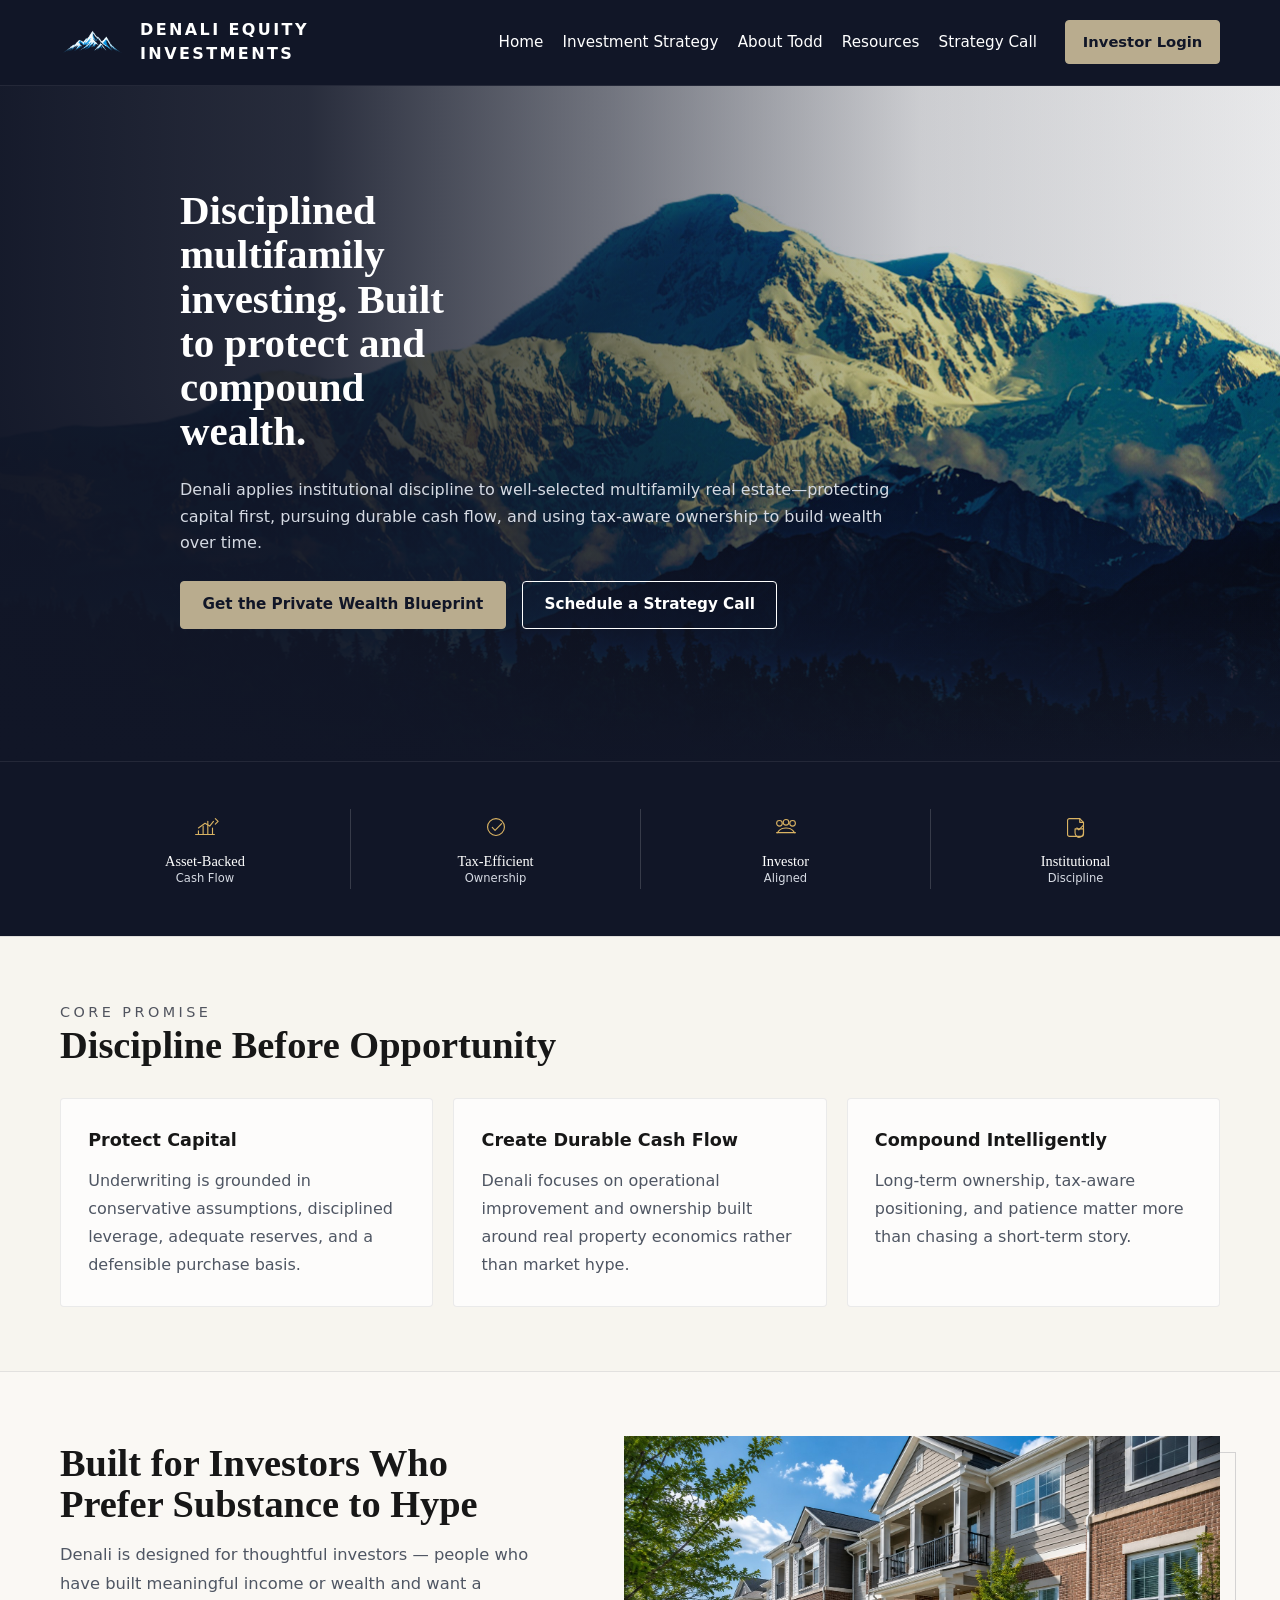
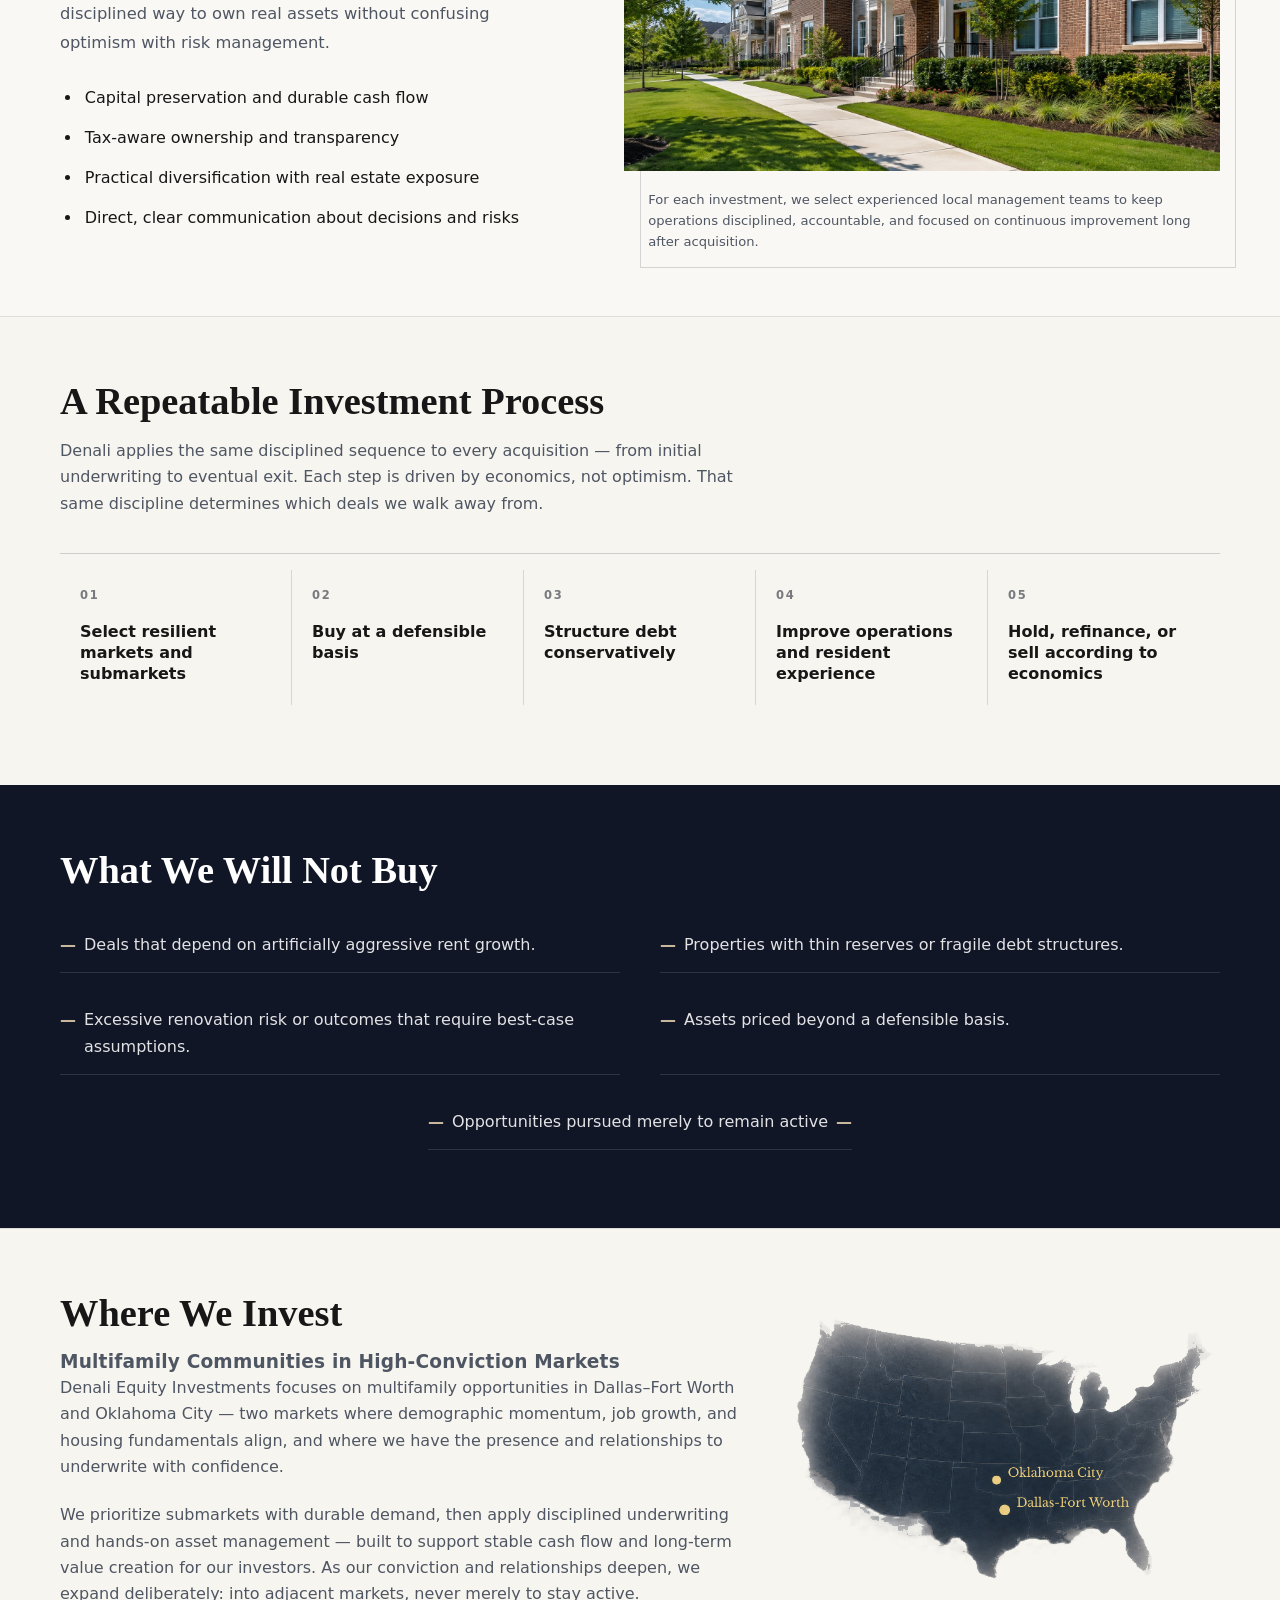
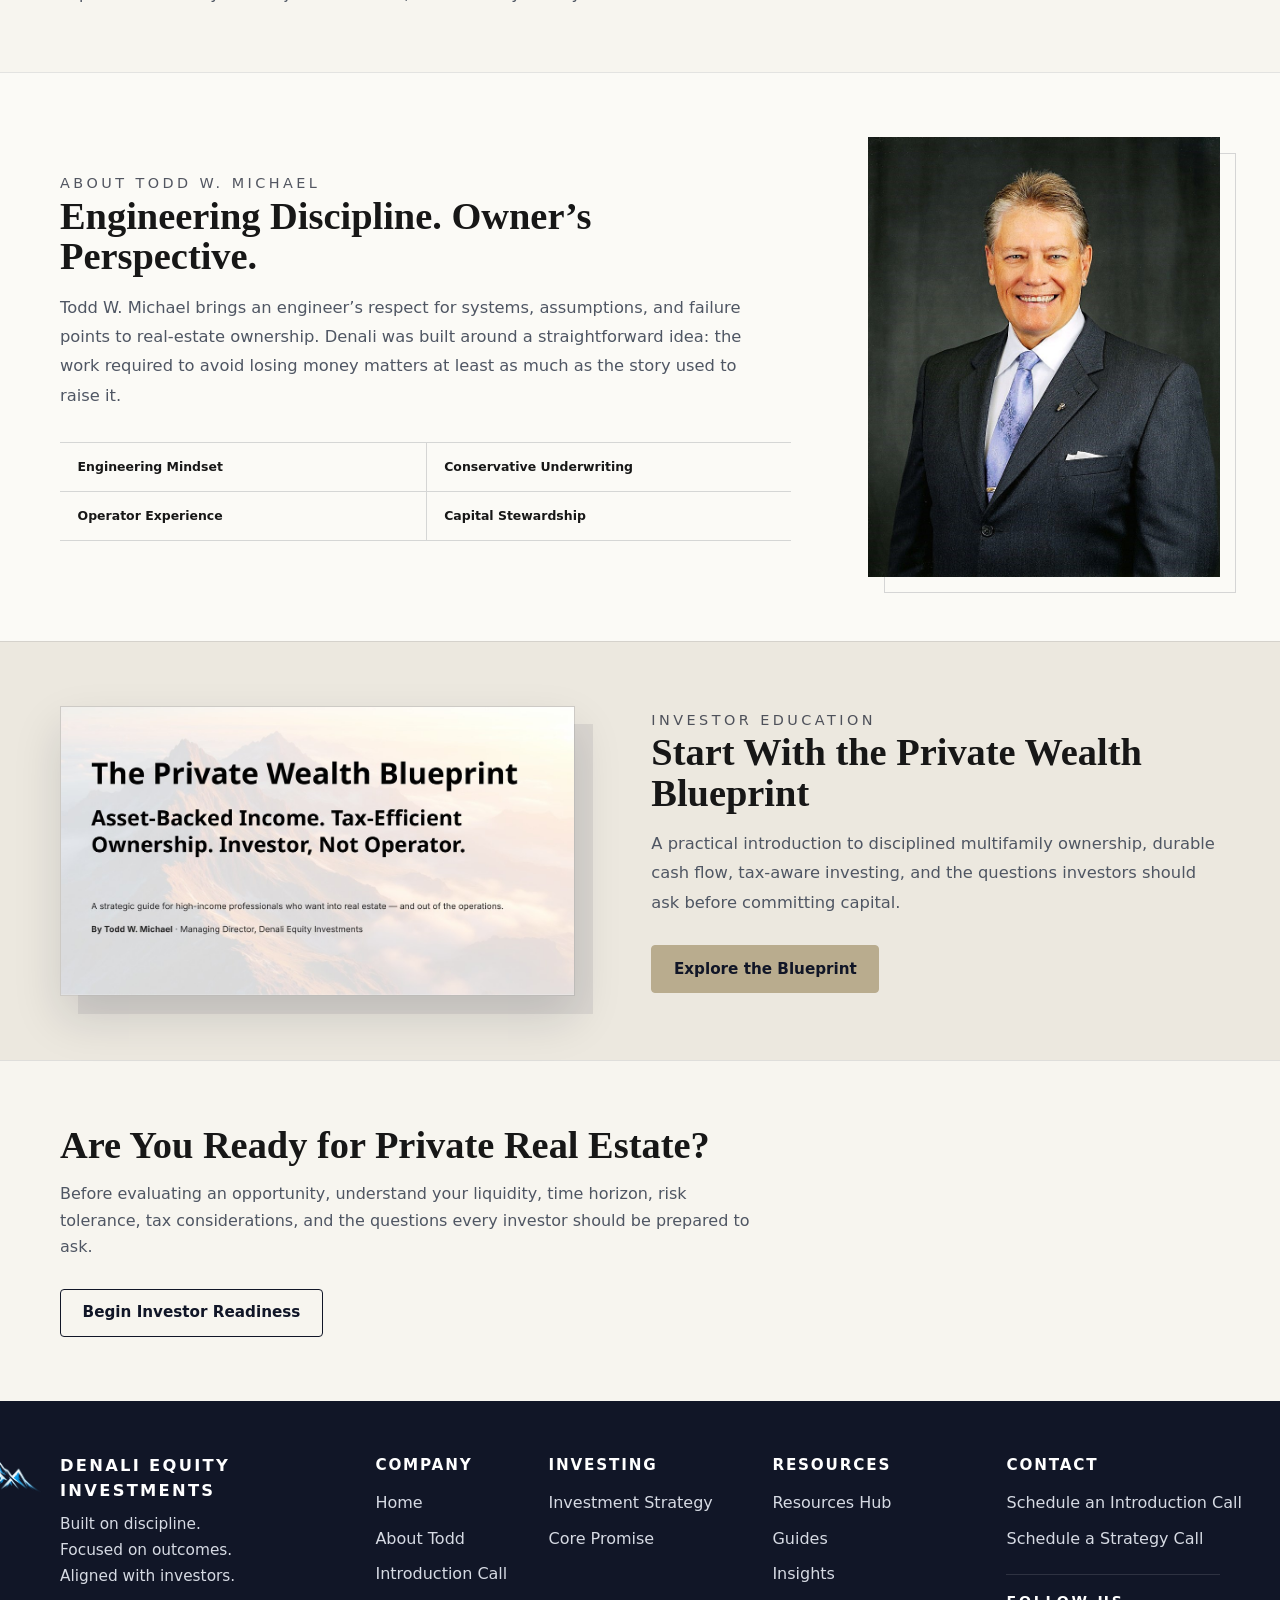
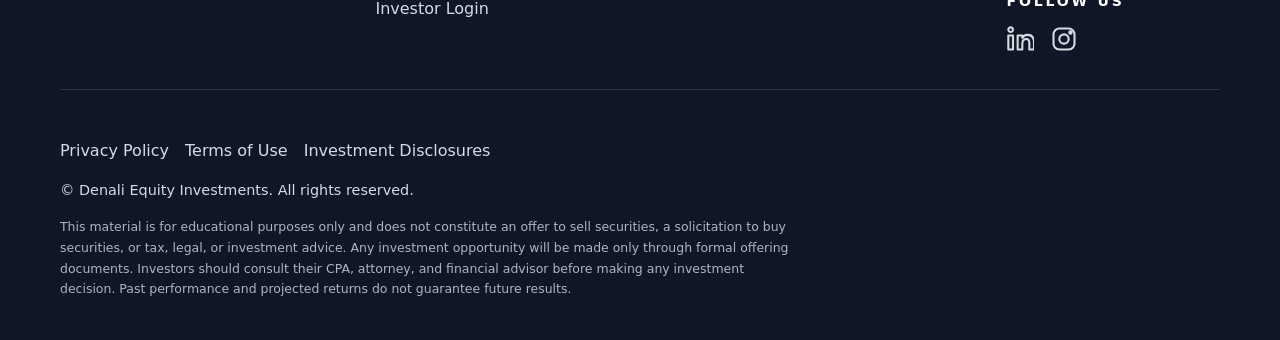
==== index.html @ 204af6e9 "Initial Denali Equity Investments public website" ====
<!DOCTYPE html>
<html lang="en">
<head>
  <meta charset="UTF-8">
  <meta name="viewport" content="width=device-width, initial-scale=1.0">
  <title>Denali Equity Investments</title>
  <meta name="description" content="Denali Equity Investments offers disciplined multifamily investing with an emphasis on capital protection, durable cash flow, and tax-aware ownership.">
  <link rel="stylesheet" href="assets/css/styles.css">
</head>
<body>
  <header class="site-header">
    <div class="container header-inner">
      <a class="brand" href="#top">
        <img class="brand-logo" src="assets/img/mountain-logo.png" alt="Denali Equity Investments logo">
        <span class="brand-name">Denali Equity Investments</span>
      </a>

      <button class="nav-toggle" type="button" aria-label="Open navigation" aria-expanded="false" onclick="toggleNav(this)">
  <span></span>
  <span></span>
  <span></span>
</button>

      <nav aria-label="Primary navigation">
        <ul class="nav-list">
          <li><a href="#top">Home</a></li>
          <li><a href="investment-strategy.html">Investment Strategy</a></li>
          <li><a href="about-todd.html">About Todd</a></li>
          <li><a href="resources.html">Resources</a></li>
          <li><a href="https://unlockmyprivatewealth.com/strategy-call/">Strategy Call</a></li>
        </ul>
      </nav>
      
   <a class="cta cta--utility" href="https://www.cashflowportal.com/accounts/login">Investor Login</a>
    </div>
  </header>

  <main id="top">
    <section class="hero">
      <div class="container hero-content">
               <h1>Disciplined multifamily investing. Built to protect and compound wealth.</h1>
        <p class="hero-copy">Denali applies institutional discipline to well-selected multifamily real estate—protecting capital first, pursuing durable cash flow, and using tax-aware ownership to build wealth over time.</p>
        <div class="hero-actions">
          <a class="cta cta--primary" href="https://unlockmyprivatewealth.com/?utm_source=denali_website&amp;utm_medium=owned_website&amp;utm_campaign=homepage_hero">Get the Private Wealth Blueprint</a>
          <a class="cta cta--secondary" href="https://unlockmyprivatewealth.com/strategy-call/">Schedule a Strategy Call</a>
        </div>
      </div>
    </section>

    <section class="brand-strip" aria-label="Brand reinforcement">
      <div class="container brand-strip-grid">
        <div class="brand-strip-item">
          <svg viewBox="0 0 64 64" aria-hidden="true">
            <path d="M12 48h40" />
            <path d="M18 48v-8" />
            <path d="M28 48v-18" />
            <path d="M38 48v-28" />
            <path d="M48 48v-14" />
            <path d="M18 34l14-10 10 6 8-10" />
            <path d="M54 14l6 6-6 6" />
          </svg>
          <div>
            <span class="brand-strip-title">Asset-Backed</span>
            <span class="brand-strip-copy">Cash Flow</span>
          </div>
        </div>
        <div class="brand-strip-item">
          <svg viewBox="0 0 64 64" aria-hidden="true">
            <circle cx="32" cy="32" r="18" />
            <path d="M24 33l6 6 14-14" />
          </svg>
          <div>
            <span class="brand-strip-title">Tax-Efficient</span>
            <span class="brand-strip-copy">Ownership</span>
          </div>
        </div>
        <div class="brand-strip-item">
          <svg viewBox="0 0 64 64" aria-hidden="true">
            <circle cx="18" cy="24" r="6" />
            <circle cx="32" cy="22" r="6" />
            <circle cx="46" cy="24" r="6" />
            <path d="M12 44h40" />
            <path d="M14 44c4-8 14-10 18-10s14 2 18 10" />
          </svg>
          <div>
            <span class="brand-strip-title">Investor</span>
            <span class="brand-strip-copy">Aligned</span>
          </div>
        </div>
        <div class="brand-strip-item">
          <svg viewBox="0 0 64 64" aria-hidden="true">
            <path d="M18 14h22l8 8v26a4 4 0 0 1-4 4H18a4 4 0 0 1-4-4V18a4 4 0 0 1 4-4Z" />
            <path d="M40 14v8h8" />
            <path d="M34 34l4 4 10-10" />
            <path d="M38 54c6 0 10-5 10-10v-8H30v8c0 5 4 10 8 10Z" />
          </svg>
          <div>
            <span class="brand-strip-title">Institutional</span>
            <span class="brand-strip-copy">Discipline</span>
          </div>
        </div>
      </div>
    </section>

    <section class="section">
      <div class="container">
        <p class="eyebrow">Core Promise</p>
        <h2>Discipline Before Opportunity</h2>
        <div class="feature-grid">
          <article class="feature-card">
            <h3>Protect Capital</h3>
            <p>Underwriting is grounded in conservative assumptions, disciplined leverage, adequate reserves, and a defensible purchase basis.</p>
          </article>
          <article class="feature-card">
            <h3>Create Durable Cash Flow</h3>
            <p>Denali focuses on operational improvement and ownership built around real property economics rather than market hype.</p>
          </article>
          <article class="feature-card">
            <h3>Compound Intelligently</h3>
            <p>Long-term ownership, tax-aware positioning, and patience matter more than chasing a short-term story.</p>
          </article>
        </div>
      </div>
    </section>

    <section class="section section--substance">
  <div class="container substance-grid">
    <div class="substance-copy">
            <h2>Built for Investors Who Prefer Substance to Hype</h2>
      <p>Denali is designed for thoughtful investors — people who have built meaningful income or wealth and want a disciplined way to own real assets without confusing optimism with risk management.</p>

      <ul class="simple-list substance-list">
        <li>Capital preservation and durable cash flow</li>
        <li>Tax-aware ownership and transparency</li>
        <li>Practical diversification with real estate exposure</li>
        <li>Direct, clear communication about decisions and risks</li>
      </ul>
    </div>

    <figure class="substance-visual">
      <img
        src="assets/img/multifamily-community-homepage.jpg"
        alt="Representative well-maintained garden-style multifamily community"
        loading="lazy"
        decoding="async"
      >
      <figcaption>For each investment, we select experienced local management teams to keep operations disciplined, accountable, and focused on continuous improvement long after acquisition.</figcaption>
    </figure>
  </div>
</section>

    <section id="strategy-process" class="section">
      <div class="container">
        <h2>A Repeatable Investment Process</h2>
        <p>Denali applies the same disciplined sequence to every acquisition — from initial underwriting to eventual exit. Each step is driven by economics, not optimism. That same discipline determines which deals we walk away from.</p>
        <ol class="process-list">
          <li><strong>Select resilient markets and submarkets</strong></li>
          <li><strong>Buy at a defensible basis</strong></li>
          <li><strong>Structure debt conservatively</strong></li>
          <li><strong>Improve operations and resident experience</strong></li>
          <li><strong>Hold, refinance, or sell according to economics</strong></li>
        </ol>
      </div>
    </section>

    
   <section class="section section--exclusions">
      <div class="container">
        <h2>What We Will Not Buy</h2>
        <ul class="details-list">
          <li>Deals that depend on artificially aggressive rent growth.</li>
          <li>Properties with thin reserves or fragile debt structures.</li>
          <li>Excessive renovation risk or outcomes that require best-case assumptions.</li>
          <li>Assets priced beyond a defensible basis.</li>
          <li>Opportunities pursued merely to remain active</li>
        </ul>
      </div>
    </section>

    <section class="section section--markets">
  <div class="container markets-grid">

    <div class="markets-copy">
      <h2>Where We Invest</h2>

      <p class="markets-subheading">
        Multifamily Communities in High-Conviction Markets
      </p>

      <p>
        Denali Equity Investments focuses on multifamily opportunities in <span class="nowrap">Dallas&ndash;Fort Worth</span> and Oklahoma City &mdash; two markets where demographic momentum, job growth, and housing fundamentals align, and where we have the presence and relationships to underwrite with confidence.
      </p>

      <p>
        We prioritize submarkets with durable demand, then apply disciplined underwriting and hands-on asset management &mdash; built to support stable cash flow and long-term value creation for our investors. As our conviction and relationships deepen, we expand deliberately: into adjacent markets, never merely to stay active.
      </p>
    </div>

    <figure class="markets-visual">
      <img
        src="assets/img/Denali-Investments-Targets.png"
        alt="Denali Equity Investments target investment markets"
      >
    </figure>

  </div>
</section>

   <section id="about" class="section section--about">
  <div class="container about-grid">
    <div class="about-copy">
      <p class="eyebrow">About Todd W. Michael</p>
      <h2>Engineering Discipline. Owner’s Perspective.</h2>
      <p>Todd W. Michael brings an engineer’s respect for systems, assumptions, and failure points to real-estate ownership. Denali was built around a straightforward idea: the work required to avoid losing money matters at least as much as the story used to raise it.</p>

      <div class="credibility-signals" aria-label="Todd W. Michael investment principles">
        <span>Engineering Mindset</span>
        <span>Conservative Underwriting</span>
        <span>Operator Experience</span>
        <span>Capital Stewardship</span>
      </div>
    </div>

    <div class="about-portrait">
      <img
        src="assets/img/todd-w-michael-homepage.jpg"
        alt="Todd W. Michael, Managing Director of Denali Equity Investments"
        loading="lazy"
        decoding="async"
      >
    </div>
  </div>
</section>

    <section id="resources" class="section section--blueprint">
  <div class="container blueprint-grid">
    <div class="blueprint-visual">
      <img
        src="assets/img/private-wealth-blueprint-cover.jpg"
        alt="The Private Wealth Blueprint by Denali Equity Investments"
        loading="lazy"
        decoding="async"
      >
    </div>

    <div class="blueprint-copy">
      <p class="eyebrow">Investor Education</p>
      <h2>Start With the Private Wealth Blueprint</h2>
      <p>A practical introduction to disciplined multifamily ownership, durable cash flow, tax-aware investing, and the questions investors should ask before committing capital.</p>
     <a class="cta cta--primary" href="https://unlockmyprivatewealth.com/?utm_source=denali_website&amp;utm_medium=owned_website&amp;utm_campaign=homepage_blueprint">Explore the Blueprint</a>
    </div>
  </div>
</section>

    <section id="readiness" class="section">
  <div class="container">
    <h2>Are You Ready for Private Real Estate?</h2>
    <p>Before evaluating an opportunity, understand your liquidity, time horizon, risk tolerance, tax considerations, and the questions every investor should be prepared to ask.</p>
    <a class="cta cta--secondary-light" href="https://unlockmyprivatewealth.com/readiness/?utm_source=denali_website&amp;utm_medium=owned_website&amp;utm_campaign=homepage_readiness">Begin Investor Readiness</a>
  </div>
</section>

  <footer class="site-footer" id="contact">
  <div class="container footer-inner">

    <div class="footer-grid">

      <div class="footer-brand">
        <img
          class="brand-logo"
          src="assets/img/mountain-logo.png"
          alt="Denali Equity Investments logo"
        >
        <div>
          <p class="footer-brand-name">Denali Equity Investments</p>
          <p class="footer-tagline">
            Built on discipline.<br>
            Focused on outcomes.<br>
            Aligned with investors.
          </p>
        </div>
      </div>

      <div class="footer-column">
        <h2>Company</h2>
        <ul>
          <li><a href="#top">Home</a></li>
          <li><a href="about-todd.html">About Todd</a></li>
          <li><a href="https://unlockmyprivatewealth.com/introduction-call/">Introduction Call</a></li>
          <li>
            <a
              href="https://www.cashflowportal.com/accounts/login"
              target="_blank"
              rel="noopener noreferrer"
            >Investor Login</a>
          </li>
        </ul>
      </div>

      <div class="footer-column">
        <h2>Investing</h2>
        <ul>
          <li><a href="investment-strategy.html">Investment Strategy</a></li>
          <li><a href="#top">Core Promise</a></li>
        </ul>
      </div>

      <div class="footer-column">
        <h2>Resources</h2>
        <ul>
          <li><a href="resources.html">Resources Hub</a></li>
          <li><a href="resources.html#guides">Guides</a></li>
          <li><a href="resources.html#insights">Insights</a></li>
        </ul>
      </div>

      <div class="footer-column footer-contact-column">
        <h2>Contact</h2>
        <ul>
          <li><a href="https://unlockmyprivatewealth.com/introduction-call/">Schedule an Introduction Call</a></li>
          <li><a href="https://unlockmyprivatewealth.com/strategy-call/">Schedule a Strategy Call</a></li>
        </ul>

        <div class="footer-contact-social">
          <div class="footer-contact-divider"></div>
          <p class="footer-social-label">Follow Us</p>

          <div class="footer-social-links">

            <a
              class="footer-social-link"
              href="https://www.linkedin.com/company/denali-equity-investments/"
              target="_blank"
              rel="noopener noreferrer"
              aria-label="Denali Equity Investments on LinkedIn"
            >
              <svg viewBox="0 0 24 24" aria-hidden="true">
                <circle cx="4" cy="4" r="2"></circle>
                <path d="M2 9h4v12H2z"></path>
                <path d="M10 9h4v2c1-1.5 2.5-2.5 4.5-2.5 3.3 0 5.5 2.2 5.5 6.5v6h-4v-5.5c0-2.2-.8-3.5-2.6-3.5-2.1 0-3.4 1.5-3.4 4v5h-4z"></path>
              </svg>
            </a>

            <a
              class="footer-social-link"
              href="https://www.instagram.com/denaliequities/"
              target="_blank"
              rel="noopener noreferrer"
              aria-label="Denali Equity Investments on Instagram"
            >
              <svg viewBox="0 0 24 24" aria-hidden="true">
                <rect x="3" y="3" width="18" height="18" rx="5"></rect>
                <circle cx="12" cy="12" r="4"></circle>
                <circle cx="17.5" cy="6.5" r="1"></circle>
              </svg>
            </a>

          </div>
        </div>
      </div>

    </div>

    <div class="footer-divider"></div>

    <div class="footer-bottom">

      <p class="legal-links">
        <a href="https://unlockmyprivatewealth.com/privacy.html">Privacy Policy</a>
        <a href="https://unlockmyprivatewealth.com/terms.html">Terms of Use</a>
        <a href="https://unlockmyprivatewealth.com/disclosures.html">Investment Disclosures</a>
      </p>

      <p class="footer-copyright">
        © Denali Equity Investments. All rights reserved.
      </p>

      <p class="legal footer-disclaimer">
        This material is for educational purposes only and does not constitute an offer to sell securities, a solicitation to buy securities, or tax, legal, or investment advice. Any investment opportunity will be made only through formal offering documents. Investors should consult their CPA, attorney, and financial advisor before making any investment decision. Past performance and projected returns do not guarantee future results.
      </p>

    </div>

  </div>
</footer>
 <script>
  function toggleNav(button) {
    const header = button.closest('.header-inner');
    const open = header.classList.toggle('is-open');

    button.setAttribute('aria-expanded', open);
    button.setAttribute('aria-label', open ? 'Close navigation' : 'Open navigation');
  }
</script> 
</body>
</html>
---- assets/css/styles.css ----
:root {
  --denali-blue: #111627;
  --denali-taupe: #C8B79A;
  --denali-light-taupe: #F7F5EF;
  --denali-white: #FFFFFF;
  --denali-text-dark: #171717;
  --denali-text-muted: #4F5663;
  --denali-gold: #DAB363;
  --color-navy-950: var(--denali-blue);
  --color-navy-900: var(--denali-blue);
  --color-navy-800: #222a3d;
  --color-ivory: var(--denali-light-taupe);
  --color-white: var(--denali-white);
  --color-stone: var(--denali-taupe);
  --color-slate: #aeb5c2;
  --color-text-dark: var(--denali-text-dark);
  --color-text-muted: var(--denali-text-muted);
  --color-border-light: rgba(255, 255, 255, 0.12);
  --radius: 4px;
  --max-width: min(1160px, calc(100% - 2rem));
}

* {
  box-sizing: border-box;
}

html {
  scroll-behavior: smooth;
}

body {
  margin: 0;
  min-height: 100%;
  font-family: Inter, system-ui, -apple-system, BlinkMacSystemFont, "Segoe UI", sans-serif;
  line-height: 1.65;
  font-size: 1rem;
  color: var(--denali-text-dark);
  background: var(--denali-light-taupe);
}

.container {
  width: var(--max-width);
  margin: 0 auto;
}

.site-header {
  background: var(--denali-blue);
  color: var(--denali-white);
  border-bottom: 1px solid rgba(255, 255, 255, 0.08);
}

.header-inner {
  display: flex;
  align-items: center;
  justify-content: space-between;
  gap: 1rem;
  padding: 1rem 0;
}

.brand {
  display: inline-flex;
  align-items: center;
  gap: 0.85rem;
  color: var(--denali-white);
  text-decoration: none;
}

.brand-logo {
  display: block;
  width: 48px;
  height: auto;
}

.brand-name {
  font-size: 0.95rem;
  font-weight: 700;
  letter-spacing: 0.12em;
  text-transform: uppercase;
}

.nav-list {
  display: flex;
  flex-wrap: nowrap;
  gap: 1rem;
  margin: 0;
  padding: 0;
  list-style: none;
}

.nav-list a {
  color: var(--denali-white);
  text-decoration: none;
  font-weight: 500;
}

button,
a.button,
.cta {
  font: inherit;
}

.cta {
  display: inline-flex;
  align-items: center;
  justify-content: center;
  min-height: 3rem;
  padding: 0 1.35rem;
  border-radius: var(--radius);
  border: 1px solid transparent;
  text-decoration: none;
  font-weight: 700;
  font-size: 0.95rem;
  line-height: 1;
  cursor: pointer;
  transition: background-color 180ms ease, color 180ms ease, border-color 180ms ease, opacity 180ms ease;
}

.cta:hover:not([disabled]) {
  transform: none;
}

.cta:focus-visible {
  outline: 2px solid var(--denali-gold);
  outline-offset: 3px;
}

.cta--primary {
  background: #B9AC8E;
  border-color: #B9AC8E;
  color: var(--denali-blue);
}

.cta--primary:hover:not([disabled]) {
  background-color: #a99970;
  border-color: #a99970;
  color: var(--denali-blue);
}

.cta--secondary {
  background: transparent;
  border-color: var(--denali-white);
  color: var(--denali-white);
}

.cta--secondary:hover:not([disabled]),
.cta-secondary-dark:hover:not([disabled]),
.cta-secondary-light:hover:not([disabled]) {
  background: #B9AC8E;
  border-color: #B9AC8E;
  color: var(--denali-blue);
}

.cta-secondary-light {
  background: transparent;
  border-color: var(--denali-blue);
  color: var(--denali-blue);
}

.cta--utility {
  min-height: 2.75rem;
  padding: 0 1.05rem;
  background: #B9AC8E;
  border-color: #B9AC8E;
  color: var(--denali-blue);
  font-size: 0.92rem;
}

.cta--utility:hover:not([disabled]) {
  background-color: #a99970;
  border-color: #a99970;
  color: var(--denali-blue);
}

.cta--primary[disabled],
.cta--utility[disabled],
.cta--primary[aria-disabled="true"],
.cta--utility[aria-disabled="true"] {
  opacity: 1 !important;
}

.button-disabled,
.cta[disabled],
.cta[aria-disabled="true"] {
  opacity: 0.68;
  cursor: not-allowed;
  pointer-events: none;
}

.hero {
  position: relative;
  padding: clamp(4rem, 8vw, 6.5rem) 0 clamp(4.5rem, 9vw, 5.5rem);
  min-height: 75vh;
  background: var(--denali-blue);
  color: var(--denali-white);
  overflow: hidden;
}

.hero::before {
  content: "";
  position: absolute;
  inset: 0;
  background-image:
    linear-gradient(
      90deg,
      rgba(17, 22, 39, 0.98) 0%,
      rgba(17, 22, 39, 0.90) 24%,
      rgba(17, 22, 39, 0.58) 48%,
      rgba(17, 22, 39, 0.20) 72%,
      rgba(17, 22, 39, 0.08) 100%
    ),
    linear-gradient(
      180deg,
      rgba(17, 22, 39, 0.02) 45%,
      rgba(17, 22, 39, 0.50) 78%,
      rgba(17, 22, 39, 1.00) 100%
    ),
   url("../img/denali-hero-final-optimized.jpg");
  background-size: cover;
  background-position: center;
  z-index: 0;
}

.hero-content {
  position: relative;
  z-index: 1;
  display: grid;
  gap: 1.5rem;
  max-width: 920px;
}

.eyebrow {
  margin: 0;
  font-size: 0.9rem;
  letter-spacing: 0.24em;
  text-transform: uppercase;
  color: #c4c9d1;
}

.hero h1 {
  margin: 0;
  font-family: Georgia, Cambria, "Times New Roman", serif;
  font-size: clamp(2.3rem, 3.2vw, 3rem);
  line-height: 1.08;
  max-width: 14ch;
}

.hero-copy {
  margin: 0;
  max-width: 720px;
  color: #d5dae3;
  font-size: 1rem;
}

.hero-actions {
  display: flex;
  flex-wrap: wrap;
  gap: 1rem;
}

.brand-strip {
  background: var(--denali-blue);
  border-top: 1px solid rgba(255, 255, 255, 0.08);
  color: var(--denali-white);
}

.brand-strip-grid {
  display: grid;
  grid-template-columns: repeat(4, minmax(0, 1fr));
  gap: 0;
  padding: 1.8rem 0;
}

.brand-strip-item {
  display: flex;
  flex-direction: column;
  align-items: center;
  justify-content: center;
  gap: 1rem;
  text-align: center;
  border-left: 1px solid rgba(255, 255, 255, 0.16);
  padding: 0 1.25rem;
}

.brand-strip-item:first-child {
  border-left: 0;
}

.brand-strip-item svg {
  width: 42px;
  height: 42px;
  stroke: var(--denali-gold);
  stroke-width: 2.4;
  stroke-linecap: round;
  stroke-linejoin: round;
  fill: none;
}

.brand-strip-title {
  display: block;
  font-family: Georgia, Cambria, "Times New Roman", serif;
  font-size: 1.15rem;
  line-height: 1.15;
  color: var(--denali-white);
}

.brand-strip-copy {
  display: block;
  font-family: Inter, system-ui, -apple-system, BlinkMacSystemFont, "Segoe UI", sans-serif;
  font-size: 0.98rem;
  line-height: 1.4;
  color: #d6dae3;
}

.section {
  padding: 4rem 0;
  background: var(--denali-light-taupe);
  border-top: 1px solid rgba(17, 22, 39, 0.10);
}

.section:first-of-type {
  border-top: 0;
}

.section h2 {
  margin: 0 0 1rem;
  font-family: Georgia, Cambria, "Times New Roman", serif;
  font-size: clamp(2rem, 3vw, 2.8rem);
  line-height: 1.05;
}

.section p,
.section li {
  margin: 0;
  max-width: 68ch;
  color: var(--denali-text-muted);
}

.feature-grid {
  display: grid;
  gap: 1.25rem;
  margin-top: 2rem;
}

.feature-card {
  padding: 1.7rem;
  background: rgba(255, 255, 255, 0.72);
  border: 1px solid rgba(17, 22, 39, 0.08);
  border-radius: var(--radius);
}

.feature-card h3 {
  margin: 0 0 0.75rem;
  font-size: 1.1rem;
  color: var(--denali-text-dark);
}

.feature-card p {
  margin: 0;
  color: var(--denali-text-muted);
  line-height: 1.75;
}

.simple-list,
.details-list,
.process-list {
  margin: 1.8rem 0 0;
  padding-left: 1.35rem;
}

.simple-list li,
.details-list li,
.process-list li {
  margin: 0.85rem 0;
  color: var(--denali-text-dark);
}

.process-list li {
  margin: 1rem 0;
}

.process-list strong {
  color: var(--denali-text-dark);
}

.site-footer {
  background: var(--denali-blue);
  color: #d6dae3;
}

.footer-inner {
  display: grid;
  gap: 1.25rem;
  padding: 2.5rem 0 2rem;
}

.footer-grid {
  display: grid;
  grid-template-columns: 1.6fr repeat(4, minmax(0, 1fr));
  gap: 1.4rem;
}

.footer-brand {
  display: flex;
  align-items: flex-start;
  gap: 0.9rem;
}

.footer-brand-name {
  margin: 0 0 0.5rem;
  color: var(--denali-white);
  font-size: 1rem;
  font-weight: 700;
  letter-spacing: 0.12em;
  text-transform: uppercase;
}

.footer-tagline {
  margin: 0;
  color: #d6dae3;
  font-size: 0.96rem;
  line-height: 1.7;
}

.footer-column h2 {
  margin: 0 0 0.8rem;
  color: var(--denali-white);
  font-size: 0.95rem;
  letter-spacing: 0.12em;
  text-transform: uppercase;
}

.footer-column ul {
  list-style: none;
  margin: 0;
  padding: 0;
  display: grid;
  gap: 0.55rem;
}

.footer-column a,
.legal-links a {
  color: #d6dae3;
  text-decoration: none;
}

.footer-column a:hover,
.legal-links a:hover {
  color: var(--denali-white);
}

.footer-contact-column {
  display: flex;
  flex-direction: column;
  justify-content: flex-start;
}

.footer-contact-social {
  margin-top: 1.15rem;
}

.footer-contact-divider {
  border-top: 1px solid rgba(255, 255, 255, 0.12);
  margin: 0 0 0.95rem;
}

.footer-social-label {
  margin: 0 0 0.75rem;
  color: #d6dae3;
  font-size: 0.75rem;
  letter-spacing: 0.18em;
  text-transform: uppercase;
}

.footer-social-links {
  display: flex;
  align-items: center;
  gap: 0.85rem;
}

.footer-social-link {
  display: inline-flex;
  align-items: center;
  justify-content: center;
  color: #d6dae3;
  transition: color 175ms ease;
}

.footer-social-link:hover {
  color: #B9AC8E;
}

.footer-social-link svg {
  width: 26px;
  height: 26px;
  stroke: currentColor;
  stroke-width: 1.8;
  stroke-linecap: round;
  stroke-linejoin: round;
  fill: none;
}

.footer-divider {
  border-top: 1px solid rgba(255, 255, 255, 0.12);
}

.footer-bottom {
  display: grid;
  gap: 0.75rem;
  padding-top: 1rem;
}

.legal-links {
  display: flex;
  flex-wrap: wrap;
  gap: 1rem;
  margin: 0;
}

.legal {
  margin: 0;
  font-size: 0.92rem;
  max-width: 72ch;
}


.nav-toggle {
  display: none;
  background: none;
  border: 0;
  padding: 0.5rem;
  color: var(--denali-white);
  cursor: pointer;
}

.nav-toggle span {
  display: block;
  width: 24px;
  height: 2px;
  margin: 5px 0;
  background: currentColor;
}
@media (min-width: 740px) {
  .feature-grid {
    grid-template-columns: repeat(3, minmax(0, 1fr));
  }
}

@media (max-width: 860px) {
  .hero h1 {
    font-size: clamp(2.4rem, 6vw, 3.4rem);
  }

  .brand-strip-grid {
    grid-template-columns: repeat(2, minmax(0, 1fr));
  }

  .brand-strip-item:nth-child(odd) {
    border-left: 0;
  }

  .footer-grid {
    grid-template-columns: repeat(2, minmax(0, 1fr));
  }
}

@media (max-width: 720px) {
 .header-inner {
  flex-direction: row;
  align-items: center;
  flex-wrap: wrap;
}

.nav-toggle {
  display: block;
  margin-left: auto;
}

.site-header nav,
.site-header .cta--utility {
  display: none;
  width: 100%;
}

.header-inner.is-open nav {
  display: block;
}

.header-inner.is-open .cta--utility {
  display: inline-flex;
}

  .nav-list {
  flex-direction: column;
  align-items: flex-start;
  gap: 1rem;
  width: 100%;
}

  .hero {
    padding-top: 4.5rem;
  }

  .hero-actions {
    flex-direction: column;
    align-items: stretch;
  }

  .button {
    width: 100%;
  }

  .brand-strip-grid {
    grid-template-columns: 1fr;
  }

  .brand-strip-item {
    border-left: 0;
    border-top: 1px solid rgba(255, 255, 255, 0.20);
    padding-top: 1rem;
  }

  .brand-strip-item:first-child {
    border-top: 0;
    padding-top: 0;
  }

  .footer-grid {
    grid-template-columns: 1fr;
  }
}
/* =========================================================
   Homepage Visual Architecture
   ========================================================= */

/* Compact institutional brand strip */
.brand-strip {
  padding: 1.15rem 0;
}

.brand-strip-grid {
  display: grid;
  grid-template-columns: repeat(4, minmax(0, 1fr));
}

.brand-strip-item {
  min-width: 0;
  padding: 0.2rem 1rem;
  gap: 0.7rem;
}

.brand-strip-item svg {
  width: 30px;
  height: 30px;
  flex: 0 0 auto;
}

.brand-strip-title {
  font-size: 0.9rem;
  line-height: 1.15;
}

.brand-strip-copy {
  margin-top: 0.15rem;
  font-size: 0.72rem;
  line-height: 1.2;
}


/* Restrained hover treatment for Discipline Before Opportunity cards */
.feature-card {
  transition:
    transform 200ms ease,
    box-shadow 200ms ease;
}

@media (hover: hover) {
  .feature-card:hover {
    transform: translateY(-4px);
    box-shadow: 0 12px 30px rgba(13, 20, 38, 0.1);
  }
}


/* Five-step investment process */
.process-list {
  list-style: none;
  counter-reset: process-step;
  display: grid;
  grid-template-columns: repeat(5, minmax(0, 1fr));
  margin: 2.25rem 0 0;
  padding: 0;
  border-top: 1px solid rgba(18, 25, 40, 0.18);
}

.process-list li {
  counter-increment: process-step;
  position: relative;
  min-width: 0;
  padding: 3.25rem 1.25rem 1.3rem;
  border-right: 1px solid rgba(18, 25, 40, 0.14);
}

.process-list li:last-child {
  border-right: 0;
}

.process-list li::before {
  content: "0" counter(process-step);
  position: absolute;
  top: 1rem;
  left: 1.25rem;
  font-size: 0.72rem;
  font-weight: 700;
  letter-spacing: 0.14em;
  color: var(--denali-blue, #0d1426);
  opacity: 0.55;
}

.process-list strong {
  display: block;
  line-height: 1.3;
}


/* What We Will Not Buy — deliberate contrast section */
.section--exclusions {
  background: var(--denali-blue, #0d1426);
  color: var(--denali-white, #ffffff);
}

.section--exclusions h2 {
  color: inherit;
}

.section--exclusions .details-list {
  list-style: none;
  display: grid;
  grid-template-columns: repeat(2, minmax(0, 1fr));
  gap: 0.45rem 2.5rem;
  margin: 1.75rem 0 0;
  padding: 0;
}

.section--exclusions .details-list li {
  position: relative;
  padding: 0 0 0.85rem 1.5rem;
  border-bottom: 1px solid rgba(255, 255, 255, 0.12);
  color: rgba(255, 255, 255, 0.88);
}

.section--exclusions .details-list li::before {
  content: "—";
  position: absolute;
  left: 0;
  top: 0;
  color: var(--denali-taupe, #c8ae78);
  font-weight: 700;
}
.section--exclusions .details-list li:last-child::after {
  content: "—";
  margin-left: 0.5rem;
  color: var(--denali-taupe, #c8ae78);
  font-weight: 700;
}
@media (min-width: 900px) {
  .section--exclusions .details-list li:last-child {
    grid-column: 1 / -1;
    justify-self: center;
  }
}
/* Todd credibility principles */
.credibility-signals {
  display: grid;
  grid-template-columns: repeat(4, minmax(0, 1fr));
  margin: 1.75rem 0 0;
  border-top: 1px solid rgba(18, 25, 40, 0.16);
  border-bottom: 1px solid rgba(18, 25, 40, 0.16);
}

.credibility-signals span {
  padding: 1rem 0.9rem;
  font-size: 0.78rem;
  font-weight: 700;
  line-height: 1.3;
  text-align: center;
}

.credibility-signals span + span {
  border-left: 1px solid rgba(18, 25, 40, 0.16);
}


/* Responsive visual architecture */
@media (max-width: 720px) {
  .brand-strip {
    padding: 0.85rem 0;
  }

  .brand-strip-grid {
    grid-template-columns: repeat(2, minmax(0, 1fr));
  }

  .brand-strip-item {
    padding: 0.55rem 0.75rem;
  }

  .process-list {
    grid-template-columns: 1fr;
    margin-top: 1.5rem;
    border-top: 0;
  }

  .process-list li {
    padding: 1.25rem 1rem 1.25rem 3.25rem;
    border-top: 1px solid rgba(18, 25, 40, 0.14);
    border-right: 0;
  }

  .process-list li::before {
    top: 1.25rem;
    left: 0.5rem;
  }

  .section--exclusions .details-list {
    grid-template-columns: 1fr;
  }

  .credibility-signals {
    grid-template-columns: repeat(2, minmax(0, 1fr));
  }

  .credibility-signals span {
    padding: 0.85rem 0.75rem;
    text-align: left;
    border-left: 0;
  }

  .credibility-signals span:nth-child(even) {
    border-left: 1px solid rgba(18, 25, 40, 0.16);
  }

  .credibility-signals span:nth-child(n + 3) {
    border-top: 1px solid rgba(18, 25, 40, 0.16);
  }
}


/* Accessibility */
@media (prefers-reduced-motion: reduce) {
  .feature-card {
    transition: none;
  }

  .feature-card:hover {
    transform: none;
  }
}

/* =========================================================
   Homepage Credibility Imagery
   ========================================================= */

/* Todd W. Michael */
.section--about {
  background: rgba(255, 255, 255, 0.42);
}

.about-grid {
  display: grid;
  grid-template-columns: minmax(0, 1.35fr) minmax(280px, 0.65fr);
  gap: clamp(2.5rem, 6vw, 5rem);
  align-items: center;
}

.about-copy {
  min-width: 0;
}

.about-copy > p:not(.eyebrow) {
  font-size: 1.02rem;
  line-height: 1.8;
}

.about-portrait {
  position: relative;
  max-width: 390px;
  justify-self: end;
}

.about-portrait::before {
  content: "";
  position: absolute;
  inset: 16px -16px -16px 16px;
  border: 1px solid rgba(17, 22, 39, 0.16);
  z-index: 0;
}

.about-portrait img {
  position: relative;
  z-index: 1;
  display: block;
  width: 100%;
  height: auto;
  aspect-ratio: 4 / 5;
  object-fit: cover;
  object-position: center top;
}

.section--about .credibility-signals {
  grid-template-columns: repeat(2, minmax(0, 1fr));
  margin-top: 2rem;
}

.section--about .credibility-signals span {
  text-align: left;
  padding: 1rem 1.1rem;
}

.section--about .credibility-signals span:nth-child(odd) {
  border-left: 0;
}

.section--about .credibility-signals span:nth-child(even) {
  border-left: 1px solid rgba(18, 25, 40, 0.16);
}

.section--about .credibility-signals span:nth-child(n + 3) {
  border-top: 1px solid rgba(18, 25, 40, 0.16);
}


/* Private Wealth Blueprint */
.section--blueprint {
  background: #ece8df;
}

.blueprint-grid {
  display: grid;
  grid-template-columns: minmax(320px, 0.95fr) minmax(0, 1.05fr);
  gap: clamp(2.5rem, 6vw, 5rem);
  align-items: center;
}

.blueprint-visual {
  position: relative;
  max-width: 540px;
}

.blueprint-visual::before {
  content: "";
  position: absolute;
  inset: 18px -18px -18px 18px;
  background: var(--denali-blue);
  opacity: 0.08;
}

.blueprint-visual img {
  position: relative;
  z-index: 1;
  display: block;
  width: 100%;
  height: auto;
  border: 1px solid rgba(17, 22, 39, 0.14);
  box-shadow: 0 22px 45px rgba(17, 22, 39, 0.14);
}

.blueprint-copy {
  min-width: 0;
}

.blueprint-copy > p:not(.eyebrow) {
  margin-bottom: 1.75rem;
  font-size: 1.02rem;
  line-height: 1.8;
}


/* Responsive credibility imagery */
@media (max-width: 820px) {
  .about-grid,
  .blueprint-grid {
    grid-template-columns: 1fr;
  }

  .about-portrait {
    justify-self: start;
    width: min(100%, 390px);
  }

  .blueprint-visual {
    width: min(100%, 540px);
  }
}

@media (max-width: 720px) {
  .about-grid,
  .blueprint-grid {
    gap: 2rem;
  }

  .about-portrait {
    width: min(82%, 340px);
  }

  .about-portrait::before {
    inset: 10px -10px -10px 10px;
  }

  .section--about .credibility-signals {
    grid-template-columns: 1fr;
  }

  .section--about .credibility-signals span,
  .section--about .credibility-signals span:nth-child(even) {
    border-left: 0;
  }

  .section--about .credibility-signals span + span {
    border-top: 1px solid rgba(18, 25, 40, 0.16);
  }

  .blueprint-visual::before {
    inset: 10px -10px -10px 10px;
  }
}

/* =========================================================
   Investor Substance Section
   ========================================================= */

.section--substance {
  background: rgba(255, 255, 255, 0.3);
}

.substance-grid {
  display: grid;
  grid-template-columns: minmax(0, 0.9fr) minmax(360px, 1.1fr);
  gap: clamp(2.5rem, 6vw, 5rem);
  align-items: center;
}

.substance-copy {
  min-width: 0;
}

.substance-copy > p:not(.eyebrow) {
  font-size: 1.02rem;
  line-height: 1.8;
}

.substance-list {
  margin-top: 1.75rem;
}

.substance-list li {
  padding-left: 0.2rem;
}

.substance-visual {
  position: relative;
  margin: 0;
}

.substance-visual::before {
  content: "";
  position: absolute;
  inset: 16px -16px -16px 16px;
  border: 1px solid rgba(17, 22, 39, 0.16);
  z-index: 0;
}

.substance-visual img {
  position: relative;
  z-index: 1;
  display: block;
  width: 100%;
  height: auto;
  aspect-ratio: 16 / 9;
  object-fit: cover;
  object-position: center;
}

.substance-visual figcaption {
  position: relative;
  z-index: 1;
  margin: 1.15rem 1.5rem 0;
  font-size: 0.82rem;
  line-height: 1.6;
  color: var(--denali-text-muted);
}

@media (max-width: 820px) {
  .substance-grid {
    grid-template-columns: 1fr;
  }

  .substance-visual {
    width: 100%;
  }
}

@media (max-width: 720px) {
  .substance-grid {
    gap: 2rem;
  }

  .substance-visual::before {
    inset: 10px -10px -10px 10px;
  }
}

/* =========================================================
   Header + CTA Polish
   ========================================================= */

/* Desktop header refinement */
@media (min-width: 721px) {
  .header-inner {
    gap: clamp(1.25rem, 2.2vw, 2.25rem);
    padding: 1.15rem 0;
  }

  .brand {
    flex: 0 0 auto;
    gap: 1rem;
  }

  .brand-logo {
    width: 64px;
  }

  .brand-name {
    max-width: 10.75rem;
    font-size: 1rem;
    line-height: 1.5;
    letter-spacing: 0.15em;
  }

  .site-header nav {
    margin-left: auto;
  }

  .nav-list {
    align-items: center;
    gap: clamp(1rem, 1.5vw, 1.75rem);
  }

  .nav-list a {
    white-space: nowrap;
    font-size: 0.95rem;
  }

  .cta--utility {
    flex: 0 0 auto;
    white-space: nowrap;
  }
}

/* Slightly stronger brand mark on mobile */
@media (max-width: 720px) {
  .brand-logo {
    width: 52px;
  }

  .brand-name {
    max-width: 9.5rem;
    font-size: 0.82rem;
    line-height: 1.45;
    letter-spacing: 0.12em;
  }
}

/* CTA motion */
.cta {
  transition:
    background-color 180ms ease,
    color 180ms ease,
    border-color 180ms ease,
    transform 180ms ease,
    box-shadow 180ms ease;
}

/* Primary taupe CTA: preserve color, add restrained elevation */
.cta--primary:hover:not([disabled]) {
  background: #B9AC8E;
  border-color: #B9AC8E;
  color: var(--denali-blue);
  transform: translateY(-2px);
  box-shadow:
  0 12px 28px rgba(200, 183, 154, 0.32),
  0 4px 12px rgba(0, 0, 0, 0.22);
}

/* Outline CTA on dark background */
.cta--secondary:hover:not([disabled]) {
  background: var(--denali-white);
  border-color: var(--denali-white);
  color: var(--denali-blue);
}

/* Outline CTA on light background */
.cta--secondary-light {
  background: transparent;
  border-color: var(--denali-blue);
  color: var(--denali-blue);
}

.cta--secondary-light:hover:not([disabled]) {
  background: var(--denali-blue);
  border-color: var(--denali-blue);
  color: var(--denali-white);
}

/* Give the readiness CTA breathing room */
.section .cta--secondary-light {
  margin-top: 1.75rem;
}

/* Respect reduced-motion preferences */
@media (prefers-reduced-motion: reduce) {
  .cta {
    transition: none;
  }

  .cta:hover:not([disabled]) {
    transform: none;
  }
}
/* =========================================================
   Footer Polish
   ========================================================= */

.footer-inner {
  gap: 1.75rem;
  padding: 3.25rem 0 2.5rem;
}

.footer-grid {
  grid-template-columns:
    minmax(240px, 1.4fr)
    minmax(120px, 0.7fr)
    minmax(175px, 0.95fr)
    minmax(185px, 1fr)
    minmax(205px, 1.05fr);
  gap: clamp(1.5rem, 2.4vw, 2.75rem);
  align-items: start;
}

.footer-brand {
  gap: 1rem;
}

.footer-brand .brand-logo {
  width: 58px;
  flex: 0 0 auto;
}

.footer-brand-name {
  font-size: 1.02rem;
  line-height: 1.55;
  letter-spacing: 0.14em;
}

.footer-tagline {
  margin-top: 0.35rem;
}

.footer-column a {
  display: inline-block;
}

@media (min-width: 861px) {
  .footer-column a {
    white-space: nowrap;
  }
}

.footer-contact-social {
  margin-top: 1.35rem;
}

.footer-social-links {
  gap: 1rem;
}

.footer-social-link svg {
  width: 28px;
  height: 28px;
}

.footer-bottom {
  gap: 0.9rem;
  padding-top: 1.25rem;
}

.footer-copyright {
  margin: 0;
  color: #d6dae3;
  font-size: 0.9rem;
}

.footer-disclaimer {
  margin: 0;
  max-width: 92ch;
  color: #aeb5c2;
  font-size: 0.78rem;
  line-height: 1.65;
}

@media (max-width: 860px) {
  .footer-grid {
    grid-template-columns: repeat(2, minmax(0, 1fr));
  }

  .footer-brand {
    grid-column: 1 / -1;
  }
}

@media (max-width: 720px) {
  .footer-inner {
    padding: 2.75rem 0 2.25rem;
  }

 .footer-grid {
  grid-template-columns: repeat(2, minmax(0, 1fr));
  gap: 2.25rem 1.5rem;
}

.footer-brand {
  grid-column: 1 / -1;
}

  .footer-brand .brand-logo {
  width: 72px;
  align-self: flex-start;
  margin-top: 0.75rem;
}

  .footer-column a {
    white-space: normal;
  }

  .footer-disclaimer {
    font-size: 0.76rem;
  }
}
/* Footer brand alignment refinement */
@media (min-width: 861px) {
  .footer-brand {
    position: relative;
    display: block;
    padding-left: 0;
  }

 .footer-brand .brand-logo {
  position: absolute;
  left: 0;
  top: 1.55rem;
  width: 92px;
  transform: translate(calc(-100% - 1rem), -50%);
}

  .footer-brand-name {
    margin-top: 0;
  }
}

/* Stronger social label */
.footer-social-label {
  font-size: 0.88rem;
  font-weight: 700;
  letter-spacing: 0.20em;
  color: var(--denali-white);
}
/* =========================================================
   Where We Invest
   ========================================================= */

.markets-subheading {
  margin: 0.6rem 0 1.4rem;
  color: var(--denali-blue);
  font-size: clamp(1.1rem, 1.45vw, 1.3rem);
  font-weight: 600;
  line-height: 1.4;
  letter-spacing: 0.01em;
}

.markets-copy,
.markets-visual {
  min-width: 0;
}

.markets-visual {
  width: 100%;
  margin: 2rem 0 0;
}

.markets-visual img {
  display: block;
  width: 100%;
  max-width: 100%;
  height: auto;
}

@media (min-width: 900px) {
  .markets-grid {
    display: grid;
    grid-template-columns: minmax(0, 1.35fr) minmax(0, 0.85fr);
    gap: clamp(2.5rem, 3vw, 3.5rem);
    align-items: center;
  }
.markets-copy > p:last-of-type {
  margin-top: 1.35rem;
}
  .markets-visual {
    margin: 0;
  }
}
@media (max-width: 899px) {
  .markets-grid {
    display: grid;
  }

  .markets-copy {
    display: contents;
  }

  .markets-copy h2 {
    order: 1;
  }

  .markets-subheading {
    order: 2;
  }

  .markets-copy > p:nth-of-type(2) {
    order: 3;
  }

  .markets-visual {
    order: 4;
    margin: 1.75rem 0;
  }

  .markets-copy > p:nth-of-type(3) {
    order: 5;
  }
}

.nowrap {
  white-space: nowrap;
}

/* =========================================================
   Investment Strategy Page
   ========================================================= */


/* ---------- Hero ---------- */

.strategy-hero {
  position: relative;
  overflow: hidden;
  padding: clamp(5rem, 9vw, 7.5rem) 0 clamp(5rem, 8vw, 7rem);
  background:
  linear-gradient(
    90deg,
    rgba(17, 22, 39, 0.98) 0%,
    rgba(17, 22, 39, 0.94) 34%,
    rgba(17, 22, 39, 0.76) 58%,
    rgba(17, 22, 39, 0.48) 100%
  ),
  linear-gradient(
    180deg,
    rgba(17, 22, 39, 0.18) 0%,
    rgba(17, 22, 39, 0.52) 100%
  ),
  url("../img/investment-strategy-hero-denali.webp");
color: var(--denali-white);
background-size: cover;
background-position: center 42%;
}

.strategy-hero-grid {
  display: grid;
  grid-template-columns: minmax(0, 1.45fr) minmax(280px, 0.55fr);
  gap: clamp(3rem, 7vw, 6rem);
  align-items: end;
}

.strategy-hero-copy {
  max-width: 820px;
}

.strategy-hero .eyebrow {
  margin-bottom: 1.25rem;
}

.strategy-hero h1 {
  margin: 0;
  max-width: 12ch;
  font-family: Georgia, Cambria, "Times New Roman", serif;
  font-size: clamp(3rem, 5.5vw, 5.15rem);
  line-height: 0.98;
  letter-spacing: -0.025em;
}

.strategy-hero-lead {
  max-width: 700px;
  margin: 2rem 0 0;
  color: #d8dce4;
  font-size: clamp(1.05rem, 1.35vw, 1.18rem);
  line-height: 1.75;
}

.strategy-hero-close {
  max-width: 650px;
  margin: 1.25rem 0 0;
  color: #bfc5cf;
  line-height: 1.75;
}

.strategy-hero .hero-actions {
  margin-top: 2.25rem;
}

.strategy-hero-standard {
  padding: 1.65rem 0 0 1.65rem;
  border-top: 1px solid rgba(255, 255, 255, 0.22);
  border-left: 1px solid rgba(255, 255, 255, 0.22);
}

.strategy-standard-label {
  display: block;
  margin-bottom: 0.8rem;
  color: var(--denali-taupe);
  font-size: 0.72rem;
  font-weight: 700;
  letter-spacing: 0.18em;
  text-transform: uppercase;
}

.strategy-hero-standard p {
  margin: 0;
  color: rgba(255, 255, 255, 0.88);
  font-family: Georgia, Cambria, "Times New Roman", serif;
  font-size: 1.15rem;
  line-height: 1.55;
}


/* ---------- General strategy sections ---------- */

.strategy-section {
  padding: clamp(4.75rem, 8vw, 7rem) 0;
  background: var(--denali-light-taupe);
  border-top: 1px solid rgba(17, 22, 39, 0.10);
}

.strategy-section--light {
  background: rgba(255, 255, 255, 0.46);
}

.strategy-section h2,
.strategy-risk-section h2,
.strategy-refusals h2,
.strategy-close h2 {
  margin: 0;
  font-family: Georgia, Cambria, "Times New Roman", serif;
  font-size: clamp(2.2rem, 4vw, 3.55rem);
  line-height: 1.03;
  letter-spacing: -0.02em;
}

.strategy-section p,
.strategy-risk-section p,
.strategy-close p {
  color: var(--denali-text-muted);
}

.strategy-copy-narrow {
  max-width: 820px;
}

.strategy-copy-narrow > p:not(.eyebrow) {
  margin: 1.15rem 0 0;
  max-width: 68ch;
}

.strategy-lead {
  font-size: 1.12rem;
  color: var(--denali-text-dark) !important;
}

.strategy-two-column {
  display: grid;
  grid-template-columns: minmax(0, 0.78fr) minmax(0, 1.22fr);
  gap: clamp(3rem, 7vw, 6rem);
  align-items: start;
}

.strategy-two-column > div:first-child {
  position: sticky;
  top: 2rem;
}

.strategy-body {
  max-width: 700px;
}

.strategy-body p {
  margin: 0 0 1.35rem;
  line-height: 1.8;
}

.strategy-body p:last-child {
  margin-bottom: 0;
}

.strategy-section-heading {
  max-width: 830px;
  margin-bottom: 3rem;
}

.strategy-section-heading > p:not(.eyebrow) {
  max-width: 68ch;
  margin: 1.2rem 0 0;
}


/* ---------- Brand thesis ---------- */

.strategy-thesis {
  padding: clamp(4rem, 7vw, 6rem) 0;
  background: var(--denali-blue);
  color: var(--denali-white);
}

.strategy-thesis-inner {
  max-width: 980px;
}

.strategy-thesis-label {
  margin: 0 0 1.35rem;
  color: var(--denali-taupe);
  font-size: 0.75rem;
  font-weight: 700;
  letter-spacing: 0.19em;
  text-transform: uppercase;
}

.strategy-thesis blockquote {
  margin: 0;
  font-family: Georgia, Cambria, "Times New Roman", serif;
  font-size: clamp(2.25rem, 4.7vw, 4.3rem);
  line-height: 1.05;
  letter-spacing: -0.025em;
}


/* ---------- Philosophy principle ---------- */

.strategy-principle {
  margin-top: 1.6rem;
  padding: 1.15rem 0 0;
  border-left: 0;
  border-top: 1px solid rgba(17, 22, 39, 0.16);
  background: transparent;
}

.strategy-principle strong {
  display: block;
  max-width: 44ch;
  color: var(--denali-blue);
  font-family: Georgia, Cambria, "Times New Roman", serif;
  font-size: 1.08rem;
  line-height: 1.55;
}


/* ---------- Approved contrast statement ---------- */

.strategy-contrast {
  padding: clamp(3.75rem, 7vw, 5.5rem) 0;
  background: #e7e2d7;
  border-top: 1px solid rgba(17, 22, 39, 0.10);
  border-bottom: 1px solid rgba(17, 22, 39, 0.10);
}

.strategy-contrast blockquote {
  max-width: 1050px;
  margin: 0;
  color: var(--denali-blue);
  font-family: Georgia, Cambria, "Times New Roman", serif;
  font-size: clamp(1.8rem, 3.4vw, 3rem);
  line-height: 1.22;
}


/* ---------- Multifamily reality grid ---------- */

.strategy-reality-grid {
  display: grid;
  grid-template-columns: repeat(3, minmax(0, 1fr));
  margin-top: 2.75rem;
  border-top: 1px solid rgba(17, 22, 39, 0.16);
  border-bottom: 1px solid rgba(17, 22, 39, 0.16);
}

.strategy-reality-card {
  padding: 1.8rem 1.6rem 2rem;
}

.strategy-reality-card + .strategy-reality-card {
  border-left: 1px solid rgba(17, 22, 39, 0.16);
}

.strategy-reality-card span,
.strategy-analysis-number {
  display: block;
  margin: 0 0 1.1rem;
  color: var(--denali-text-muted);
  font-size: 0.72rem;
  font-weight: 700;
  letter-spacing: 0.14em;
}

.strategy-reality-card h3 {
  margin: 0 0 0.8rem;
  color: var(--denali-blue);
  font-family: Georgia, Cambria, "Times New Roman", serif;
  font-size: 1.35rem;
}

.strategy-reality-card p {
  margin: 0;
  font-size: 0.95rem;
  line-height: 1.7;
}

.strategy-emphasis {
  margin: 2.4rem 0 0;
  color: var(--denali-blue) !important;
  font-family: Georgia, Cambria, "Times New Roman", serif;
  font-size: clamp(1.45rem, 2.4vw, 2rem);
}

.strategy-emphasis strong {
  font-weight: 700;
}


/* ---------- Market ---------- */

.strategy-section--market {
  background: #ece8df;
}

.strategy-callout-line {
  margin-top: 2rem !important;
  padding-top: 1.35rem;
  border-top: 1px solid rgba(17, 22, 39, 0.16);
  color: var(--denali-blue) !important;
  font-family: Georgia, Cambria, "Times New Roman", serif;
  font-size: 1.15rem;
}


/* ---------- Basis / income / debt ---------- */

.strategy-analysis-grid {
  display: grid;
  grid-template-columns: repeat(3, minmax(0, 1fr));
  border-top: 1px solid rgba(17, 22, 39, 0.16);
  border-bottom: 1px solid rgba(17, 22, 39, 0.16);
}

.strategy-analysis-block {
  padding: 2rem clamp(1.25rem, 2.2vw, 2rem) 2.25rem;
}

.strategy-analysis-block + .strategy-analysis-block {
  border-left: 1px solid rgba(17, 22, 39, 0.16);
}

.strategy-analysis-block h3 {
  margin: 0 0 1.2rem;
  color: var(--denali-blue);
  font-family: Georgia, Cambria, "Times New Roman", serif;
  font-size: clamp(1.35rem, 2vw, 1.65rem);
  line-height: 1.25;
}

.strategy-analysis-block p:not(.strategy-analysis-number) {
  margin: 0 0 1.05rem;
  color: var(--denali-text-muted);
  font-size: 0.95rem;
  line-height: 1.72;
}

.strategy-analysis-block p:last-child {
  margin-bottom: 0;
}


/* ---------- Risk / reserves / downside ---------- */

.strategy-risk-section {
  padding: clamp(5rem, 8vw, 7rem) 0;
  background: var(--denali-blue);
  color: var(--denali-white);
}

.strategy-risk-section .eyebrow {
  color: var(--denali-taupe);
}

.strategy-risk-section h2 {
  color: var(--denali-white);
}

.strategy-risk-grid {
  display: grid;
  grid-template-columns: repeat(2, minmax(0, 1fr));
  gap: 0;
  border-top: 1px solid rgba(255, 255, 255, 0.18);
  border-bottom: 1px solid rgba(255, 255, 255, 0.18);
}

.strategy-risk-block {
  padding: 2.6rem clamp(1.5rem, 3vw, 3rem) 2.8rem 0;
}

.strategy-risk-block + .strategy-risk-block {
  padding-left: clamp(1.5rem, 3vw, 3rem);
  border-left: 1px solid rgba(255, 255, 255, 0.18);
}

.strategy-risk-block p:not(.eyebrow) {
  margin: 1.2rem 0 0;
  color: #cfd4dd;
  line-height: 1.8;
}

.strategy-risk-emphasis {
  color: var(--denali-white) !important;
  font-family: Georgia, Cambria, "Times New Roman", serif;
  font-size: 1.08rem;
}

.strategy-stewardship-quote {
  max-width: 820px;
  margin: 3.2rem 0 0 auto;
  padding-left: 1.6rem;
  border-left: 2px solid var(--denali-taupe);
}

.strategy-stewardship-quote blockquote {
  margin: 0;
  color: var(--denali-white);
  font-family: Georgia, Cambria, "Times New Roman", serif;
  font-size: clamp(1.5rem, 2.7vw, 2.15rem);
  line-height: 1.35;
}

.strategy-stewardship-quote cite {
  display: block;
  margin-top: 1rem;
  color: #aeb5c2;
  font-size: 0.84rem;
  font-style: normal;
  letter-spacing: 0.08em;
  text-transform: uppercase;
}

.strategy-mid-cta {
  display: flex;
  align-items: center;
  justify-content: space-between;
  gap: 2rem;
  margin-top: 4rem;
  padding-top: 2.5rem;
  border-top: 1px solid rgba(255, 255, 255, 0.18);
}

.strategy-mid-cta-label {
  margin: 0 0 0.35rem;
  color: var(--denali-taupe) !important;
  font-size: 0.72rem;
  font-weight: 700;
  letter-spacing: 0.16em;
  text-transform: uppercase;
}

.strategy-mid-cta h3 {
  margin: 0;
  max-width: 620px;
  color: var(--denali-white);
  font-family: Georgia, Cambria, "Times New Roman", serif;
  font-size: clamp(1.4rem, 2.5vw, 2rem);
  line-height: 1.3;
}


/* ---------- Signature line ---------- */

.strategy-signature-line {
  margin: 2rem 0 !important;
  padding: 1.4rem 0;
  border-top: 1px solid rgba(17, 22, 39, 0.18);
  border-bottom: 1px solid rgba(17, 22, 39, 0.18);
  color: var(--denali-blue) !important;
  font-family: Georgia, Cambria, "Times New Roman", serif;
  font-size: clamp(1.4rem, 2.4vw, 1.9rem);
  line-height: 1.35;
}


/* ---------- Refusals ---------- */

.strategy-refusals {
  padding: clamp(5rem, 8vw, 7rem) 0;
  background: var(--denali-blue);
  color: var(--denali-white);
}

.strategy-refusals .eyebrow {
  color: var(--denali-taupe);
}

.strategy-refusals-heading {
  max-width: 760px;
  margin-bottom: 3rem;
}

.strategy-refusals-heading p:not(.eyebrow) {
  margin: 1rem 0 0;
  color: #c7ccd5;
}

.strategy-refusals-grid {
  display: grid;
  grid-template-columns: repeat(2, minmax(0, 1fr));
  border-top: 1px solid rgba(255, 255, 255, 0.16);
}

.strategy-refusals-grid article {
  padding: 2rem 2.5rem 2.15rem 0;
  border-bottom: 1px solid rgba(255, 255, 255, 0.16);
}

.strategy-refusals-grid article:nth-child(even) {
  padding-left: 2.5rem;
  border-left: 1px solid rgba(255, 255, 255, 0.16);
}

.strategy-refusals-grid span {
  display: block;
  margin-bottom: 0.8rem;
  color: var(--denali-taupe);
  font-size: 0.72rem;
  font-weight: 700;
  letter-spacing: 0.14em;
}

.strategy-refusals-grid h3 {
  margin: 0;
  max-width: 34ch;
  color: var(--denali-white);
  font-family: Georgia, Cambria, "Times New Roman", serif;
  font-size: clamp(1.25rem, 2vw, 1.55rem);
  line-height: 1.3;
}

.strategy-refusals-grid p {
  margin: 0.9rem 0 0;
  max-width: 58ch;
  color: #c7ccd5;
  line-height: 1.72;
}

.strategy-refusal-final {
  grid-column: 1 / -1;
  padding-right: 0 !important;
  text-align: center;
}

.strategy-refusal-final h3,
.strategy-refusal-final p {
  margin-left: auto;
  margin-right: auto;
}

.strategy-capital-can-wait {
  color: var(--denali-white) !important;
  font-family: Georgia, Cambria, "Times New Roman", serif;
  font-size: 1.18rem;
}


/* ---------- Close ---------- */

.strategy-close {
  padding: clamp(5rem, 9vw, 7.5rem) 0;
  background: #e9e5dc;
}

.strategy-close-inner {
  max-width: 860px;
}

.strategy-close h2 {
  max-width: 15ch;
}

.strategy-close p:not(.eyebrow) {
  max-width: 68ch;
  margin: 1.15rem 0 0;
  line-height: 1.8;
}

.strategy-close-actions {
  display: flex;
  flex-wrap: wrap;
  gap: 1rem;
  margin-top: 2.4rem;
}

.strategy-close .cta--secondary {
  border-color: var(--denali-blue);
  color: var(--denali-blue);
}

.strategy-close .cta--secondary:hover:not([disabled]) {
  background: var(--denali-blue);
  border-color: var(--denali-blue);
  color: var(--denali-white);
}


/* ---------- Current nav state ---------- */

.nav-list a[aria-current="page"] {
  color: var(--denali-taupe);
}


/* =========================================================
   Investment Strategy Responsive
   ========================================================= */

@media (max-width: 900px) {

  .strategy-hero-grid,
  .strategy-two-column {
    grid-template-columns: 1fr;
  }

  .strategy-hero-standard {
    max-width: 620px;
  }

  .strategy-two-column > div:first-child {
    position: static;
  }

  .strategy-reality-grid,
  .strategy-analysis-grid {
    grid-template-columns: 1fr;
  }

  .strategy-reality-card + .strategy-reality-card,
  .strategy-analysis-block + .strategy-analysis-block {
    border-left: 0;
    border-top: 1px solid rgba(17, 22, 39, 0.16);
  }

  .strategy-risk-grid {
    grid-template-columns: 1fr;
  }

  .strategy-risk-block,
  .strategy-risk-block + .strategy-risk-block {
    padding: 2.4rem 0;
    border-left: 0;
  }

  .strategy-risk-block + .strategy-risk-block {
    border-top: 1px solid rgba(255, 255, 255, 0.18);
  }

  .strategy-mid-cta {
    align-items: flex-start;
    flex-direction: column;
  }

}


@media (max-width: 720px) {

  .strategy-hero {
    padding: 4.25rem 0 4.75rem;
  }

.strategy-hero {
  background-position: 62% center;
}

  .strategy-hero h1 {
    font-size: clamp(2.7rem, 12vw, 4rem);
  }

  .strategy-hero-standard {
    padding: 1.4rem 0 0 1.2rem;
  }

  .strategy-section,
  .strategy-risk-section,
  .strategy-refusals,
  .strategy-close {
    padding: 4.25rem 0;
  }

  .strategy-thesis {
    padding: 4rem 0;
  }

  .strategy-contrast {
    padding: 3.5rem 0;
  }

  .strategy-refusals-grid {
    grid-template-columns: 1fr;
  }

  .strategy-refusals-grid article,
  .strategy-refusals-grid article:nth-child(even) {
    padding: 1.8rem 0;
    border-left: 0;
  }

  .strategy-refusal-final {
    text-align: left;
  }

  .strategy-refusal-final h3,
  .strategy-refusal-final p {
    margin-left: 0;
    margin-right: 0;
  }

  .strategy-close-actions {
    flex-direction: column;
    align-items: stretch;
  }

  .strategy-close-actions .cta,
  .strategy-hero .hero-actions .cta {
    width: 100%;
  }

}


/* ---------- Reduced motion ---------- */

@media (prefers-reduced-motion: reduce) {

  .strategy-section *,
  .strategy-risk-section *,
  .strategy-refusals * {
    scroll-behavior: auto;
  }

}

/* =========================================================
   Investment Strategy — Refinement Pass 1
   ========================================================= */


/* Integrated philosophy statement */

.strategy-contrast-inline {
  margin: 2.25rem 0;
  padding: 1.65rem 0 1.65rem 1.6rem;
  border-left: 3px solid var(--denali-taupe);
  color: var(--denali-blue);
  font-family: Georgia, Cambria, "Times New Roman", serif;
  font-size: clamp(1.35rem, 2.3vw, 1.9rem);
  line-height: 1.42;
}


/* Decision filter */

.strategy-filter-section {
  padding: 3.75rem 0 4.25rem;
  background: #e7e2d7;
  border-top: 1px solid rgba(17, 22, 39, 0.10);
  border-bottom: 1px solid rgba(17, 22, 39, 0.10);
}

.strategy-filter-heading {
  max-width: 760px;
}

.strategy-filter-heading h2 {
  margin: 0;
  font-family: Georgia, Cambria, "Times New Roman", serif;
  font-size: clamp(2rem, 3.5vw, 3rem);
  line-height: 1.05;
}

.strategy-filter-list {
  display: grid;
  grid-template-columns: repeat(5, minmax(0, 1fr));
  margin: 2.5rem 0 0;
  padding: 0;
  list-style: none;
  border-top: 1px solid rgba(17, 22, 39, 0.18);
  border-bottom: 1px solid rgba(17, 22, 39, 0.18);
}

.strategy-filter-list li {
  min-width: 0;
  padding: 1.6rem 1.25rem 1.75rem;
}

.strategy-filter-list li + li {
  border-left: 1px solid rgba(17, 22, 39, 0.18);
}

.strategy-filter-list span {
  display: block;
  margin-bottom: 1rem;
  color: var(--denali-text-muted);
  font-size: 0.7rem;
  font-weight: 700;
  letter-spacing: 0.14em;
}

.strategy-filter-list strong {
  display: block;
  color: var(--denali-blue);
  font-family: Georgia, Cambria, "Times New Roman", serif;
  font-size: 1.08rem;
  line-height: 1.25;
}

.strategy-filter-list small {
  display: block;
  margin-top: 0.55rem;
  color: var(--denali-text-muted);
  font-size: 0.82rem;
  line-height: 1.45;
}

.strategy-filter-note {
  max-width: 720px;
  margin: 1.6rem 0 0;
  color: var(--denali-blue);
  font-family: Georgia, Cambria, "Times New Roman", serif;
  font-size: 1.05rem;
  line-height: 1.55;
}


/* Acquisition tests */

.strategy-analysis-block {
  padding-top: 2.6rem;
  padding-bottom: 2.8rem;
}

.strategy-analysis-number {
  margin-bottom: 0.55rem;
  color: rgba(17, 22, 39, 0.28);
  font-family: Georgia, Cambria, "Times New Roman", serif;
  font-size: 1.8rem;
  font-weight: 400;
  letter-spacing: 0;
}

.strategy-analysis-label {
  margin: 0 0 0.85rem !important;
  color: var(--denali-blue) !important;
  font-size: 0.7rem !important;
  font-weight: 700;
  letter-spacing: 0.16em;
  text-transform: uppercase;
}

.strategy-analysis-block h3 {
  font-size: clamp(1.5rem, 2.15vw, 1.9rem);
  line-height: 1.2;
}


/* Exit principle */

.strategy-signature-quote {
  margin: 2.4rem 0;
  padding: 1.6rem 0 1.6rem 1.6rem;
  border-left: 3px solid var(--denali-taupe);
}

.strategy-signature-quote span {
  display: block;
  margin-bottom: 0.7rem;
  color: var(--denali-text-muted);
  font-size: 0.7rem;
  font-weight: 700;
  letter-spacing: 0.17em;
  text-transform: uppercase;
}

.strategy-signature-quote p {
  margin: 0 !important;
  max-width: 26ch;
  color: var(--denali-blue) !important;
  font-family: Georgia, Cambria, "Times New Roman", serif;
  font-size: clamp(1.65rem, 3vw, 2.35rem);
  line-height: 1.22;
}


/* Responsive refinement */

@media (max-width: 900px) {
  .strategy-filter-list {
    grid-template-columns: 1fr;
  }

  .strategy-filter-list li + li {
    border-left: 0;
    border-top: 1px solid rgba(17, 22, 39, 0.18);
  }
}
 
/* =========================================================
   Investment Strategy — Photography
   ========================================================= */

.strategy-image-break {
  padding: clamp(2.5rem, 5vw, 4rem) 0;
  background: var(--denali-light-taupe);
}



.strategy-image-frame {
  position: relative;
  margin: 0;
  overflow: hidden;
}

.strategy-image-frame::before {
  content: "";
  position: absolute;
  inset: 16px -16px -16px 16px;
  border: 1px solid rgba(17, 22, 39, 0.16);
  z-index: 0;
}

.strategy-image-frame img {
  position: relative;
  z-index: 1;
  display: block;
  width: 100%;
  height: auto;
  aspect-ratio: 16 / 7;
  object-fit: cover;
}


@media (max-width: 720px) {
  .strategy-image-break {
    padding: 2rem 0;
  }

  .strategy-image-frame::before {
    inset: 9px -9px -9px 9px;
  }

  .strategy-image-frame img {
    aspect-ratio: 4 / 3;
  }
}
/* Operational Value Creation — supporting image */

.strategy-operations-visual {
  position: relative;
  margin: 2rem 0 0;
  width: 100%;
}

.strategy-operations-visual::before {
  content: "";
  position: absolute;
  inset: 12px -12px -12px 12px;
  border: 1px solid rgba(17, 22, 39, 0.14);
  z-index: 0;
}

.strategy-operations-visual img {
  position: relative;
  z-index: 1;
  display: block;
  width: 100%;
  aspect-ratio: 16 / 9;
  object-fit: cover;
  object-position: center 52%;
}

@media (max-width: 900px) {
  .strategy-operations-visual {
    margin-top: 1.75rem;
  }

  .strategy-operations-visual::before {
    inset: 9px -9px -9px 9px;
  }
}
/* Operational image — embedded, not framed */

.strategy-image-break--operations {
  padding: 1.5rem 0;
  background: transparent;
}

.strategy-image-break--operations .container {
  width: 100%;
  margin: 0;
}

.strategy-image-frame--operations::before {
  display: none;
}

.strategy-image-frame--operations {
  overflow: hidden;
}

.strategy-image-frame--operations img {
  width: 100%;
  aspect-ratio: 16 / 7;
  object-fit: cover;
  object-position: center 52%;
}/* =========================================================
   About Todd Page
   ========================================================= */


/* ---------- Hero ---------- */

.about-page-hero {
  padding: clamp(5rem, 8vw, 7rem) 0;
  background: var(--denali-blue);
  color: var(--denali-white);
}

.about-page-hero-grid {
  display: grid;
  grid-template-columns: minmax(0, 1.25fr) minmax(320px, 0.75fr);
  gap: clamp(3rem, 7vw, 6rem);
  align-items: center;
}

.about-page-hero-copy {
  max-width: 800px;
}

.about-page-hero .eyebrow {
  margin-bottom: 1.25rem;
  color: var(--denali-taupe);
}

.about-page-hero h1 {
  margin: 0;
  max-width: 12ch;
  font-family: Georgia, Cambria, "Times New Roman", serif;
  font-size: clamp(3rem, 5.4vw, 5rem);
  line-height: 0.98;
  letter-spacing: -0.025em;
}

.about-page-hero-lead {
  margin: 2rem 0 0;
  color: var(--denali-white);
  font-family: Georgia, Cambria, "Times New Roman", serif;
  font-size: clamp(1.2rem, 1.8vw, 1.5rem);
  line-height: 1.45;
}

.about-page-hero-body {
  max-width: 680px;
  margin: 1.35rem 0 0;
  color: #d3d8e1;
  line-height: 1.8;
}

.about-page-hero-close {
  margin: 1.2rem 0 0;
  color: #bfc5cf;
  line-height: 1.7;
}

.about-page-hero .hero-actions {
  margin-top: 2.25rem;
}


/* ---------- Portrait ---------- */

.about-page-portrait {
  position: relative;
  width: min(100%, 420px);
  margin: 0;
  justify-self: end;
}

.about-page-portrait::before {
  content: "";
  position: absolute;
  inset: 18px -18px -18px 18px;
  border: 1px solid rgba(200, 183, 154, 0.52);
  z-index: 0;
}

.about-page-portrait img {
  position: relative;
  z-index: 1;
  display: block;
  width: 100%;
  aspect-ratio: 4 / 5;
  object-fit: cover;
  object-position: center top;
}

.about-page-portrait figcaption {
  position: relative;
  z-index: 1;
  display: flex;
  justify-content: space-between;
  gap: 1rem;
  margin-top: 1.1rem;
  padding-top: 0.85rem;
  border-top: 1px solid rgba(255, 255, 255, 0.18);
}

.about-page-portrait figcaption strong {
  color: var(--denali-white);
  font-size: 0.88rem;
  letter-spacing: 0.06em;
}

.about-page-portrait figcaption span {
  color: #aeb5c2;
  font-size: 0.82rem;
}


/* ---------- General sections ---------- */

.about-page-section {
  padding: clamp(4.75rem, 8vw, 7rem) 0;
  background: var(--denali-light-taupe);
  border-top: 1px solid rgba(17, 22, 39, 0.10);
}

.about-page-section--light {
  background: rgba(255, 255, 255, 0.46);
}

.about-page-section--stone {
  background: #ece8df;
}

.about-page-two-column {
  display: grid;
  grid-template-columns: minmax(0, 0.78fr) minmax(0, 1.22fr);
  gap: clamp(3rem, 7vw, 6rem);
  align-items: start;
}

.about-page-two-column > div:first-child {
  position: sticky;
  top: 2rem;
}

.about-page-section .eyebrow {
  margin-bottom: 1rem;
  color: var(--denali-text-muted);
}

.about-page-section h2,
.about-page-close h2 {
  margin: 0;
  font-family: Georgia, Cambria, "Times New Roman", serif;
  font-size: clamp(2.25rem, 4vw, 3.55rem);
  line-height: 1.03;
  letter-spacing: -0.02em;
}

.about-page-body {
  max-width: 700px;
}

.about-page-body p {
  margin: 0 0 1.4rem;
  color: var(--denali-text-muted);
  line-height: 1.82;
}

.about-page-body p:last-child {
  margin-bottom: 0;
}

.about-page-emphasis {
  margin-top: 2rem !important;
  padding-top: 1.4rem;
  border-top: 1px solid rgba(17, 22, 39, 0.16);
  color: var(--denali-blue) !important;
  font-family: Georgia, Cambria, "Times New Roman", serif;
  font-size: clamp(1.35rem, 2.4vw, 1.8rem);
  line-height: 1.42 !important;
}


/* ---------- Judgment principle ---------- */

.about-page-principle {
  margin-top: 2.25rem;
  padding: 1.6rem 0 1.6rem 1.6rem;
  border-left: 3px solid var(--denali-taupe);
}

.about-page-principle strong {
  display: block;
  max-width: 34ch;
  color: var(--denali-blue);
  font-family: Georgia, Cambria, "Times New Roman", serif;
  font-size: clamp(1.4rem, 2.6vw, 2rem);
  font-weight: 400;
  line-height: 1.35;
}


/* ---------- Ownership reality lines ---------- */

.about-page-reality-lines {
  margin: 2.25rem 0;
  padding: 1.6rem 0;
  border-top: 1px solid rgba(17, 22, 39, 0.18);
  border-bottom: 1px solid rgba(17, 22, 39, 0.18);
}

.about-page-reality-lines p {
  margin: 0.45rem 0;
  color: var(--denali-blue);
  font-family: Georgia, Cambria, "Times New Roman", serif;
  font-size: clamp(1.12rem, 1.8vw, 1.35rem);
  line-height: 1.5;
}


/* ---------- Dark capital-allocation section ---------- */

.about-page-section--dark {
  background: var(--denali-blue);
  color: var(--denali-white);
}

.about-page-section--dark .eyebrow {
  color: var(--denali-taupe);
}

.about-page-section--dark h2 {
  color: var(--denali-white);
}

.about-page-section--dark .about-page-body p {
  color: #cfd4dd;
}

.about-page-dark-emphasis {
  color: var(--denali-white) !important;
  font-family: Georgia, Cambria, "Times New Roman", serif;
  font-size: 1.12rem;
}

.about-page-quote {
  margin: 2.75rem 0;
  padding-left: 1.6rem;
  border-left: 2px solid var(--denali-taupe);
}

.about-page-quote blockquote {
  margin: 0;
  color: var(--denali-white);
  font-family: Georgia, Cambria, "Times New Roman", serif;
  font-size: clamp(1.6rem, 3vw, 2.3rem);
  line-height: 1.35;
}

.about-page-quote cite {
  display: block;
  margin-top: 1rem;
  color: #aeb5c2;
  font-size: 0.82rem;
  font-style: normal;
  letter-spacing: 0.08em;
  text-transform: uppercase;
}


/* ---------- Stewardship close ---------- */

.about-page-stewardship-note {
  margin-top: 2.4rem;
  padding-top: 1.5rem;
  border-top: 1px solid rgba(17, 22, 39, 0.18);
}

.about-page-stewardship-note strong,
.about-page-stewardship-note span {
  display: block;
  color: var(--denali-blue);
  font-family: Georgia, Cambria, "Times New Roman", serif;
}

.about-page-stewardship-note strong {
  font-size: clamp(1.55rem, 2.7vw, 2.15rem);
  line-height: 1.25;
}

.about-page-stewardship-note span {
  margin-top: 0.35rem;
  font-size: clamp(1.15rem, 2vw, 1.5rem);
  line-height: 1.4;
}


/* ---------- Closing CTA ---------- */

.about-page-close {
  padding: clamp(5rem, 9vw, 7.5rem) 0;
  background: #e9e5dc;
}

.about-page-close-inner {
  max-width: 900px;
}

.about-page-close .eyebrow {
  margin-bottom: 1rem;
  color: var(--denali-text-muted);
}

.about-page-close h2 {
  max-width: 17ch;
}

.about-page-close p:not(.eyebrow) {
  max-width: 68ch;
  margin: 1.2rem 0 0;
  color: var(--denali-text-muted);
  line-height: 1.8;
}

.about-page-close-actions {
  display: flex;
  flex-wrap: wrap;
  gap: 1rem;
  margin-top: 2.4rem;
}


/* =========================================================
   About Todd Responsive
   ========================================================= */

@media (max-width: 900px) {

  .about-page-hero-grid,
  .about-page-two-column {
    grid-template-columns: 1fr;
  }

  .about-page-two-column > div:first-child {
    position: static;
  }

  .about-page-portrait {
    justify-self: start;
    width: min(78%, 420px);
  }

}


@media (max-width: 720px) {

  .about-page-hero {
    padding: 4.25rem 0 4.75rem;
  }

  .about-page-hero h1 {
    font-size: clamp(2.7rem, 12vw, 4rem);
  }

  .about-page-portrait {
    width: min(88%, 360px);
  }

  .about-page-portrait::before {
    inset: 10px -10px -10px 10px;
  }

  .about-page-portrait figcaption {
    flex-direction: column;
    gap: 0.25rem;
  }

  .about-page-section,
  .about-page-close {
    padding: 4.25rem 0;
  }

  .about-page-principle,
  .about-page-quote {
    padding-left: 1.2rem;
  }

  .about-page-close-actions {
    flex-direction: column;
    align-items: stretch;
  }

  .about-page-close-actions .cta,
  .about-page-hero .hero-actions .cta {
    width: 100%;
  }

}
.about-page-field-photo {
  margin: 2.6rem 0;
}

.about-page-field-photo img {
  display: block;
  width: 100%;
  height: auto;
}

.about-page-field-photo figcaption {
  margin-top: 0.8rem;
  color: var(--denali-text-muted);
  font-size: 0.8rem;
  line-height: 1.5;
  letter-spacing: 0.03em;
}

/* =========================================================
   About Todd — Content Architecture Refinements
   ========================================================= */

.about-page-resource-bridge a {
  color: var(--denali-blue);
  font-weight: 700;
}


.about-page-name-note {
  max-width: 700px;
  margin-top: 2.6rem;
  padding-top: 1.6rem;
  border-top: 1px solid rgba(17, 22, 39, 0.18);
}

.about-page-name-note > span {
  display: block;
  margin-bottom: 0.75rem;
  color: var(--denali-text-muted);
  font-size: 0.72rem;
  font-weight: 700;
  letter-spacing: 0.18em;
  text-transform: uppercase;
}

.about-page-name-note p {
  margin: 0;
  max-width: 62ch;
  color: var(--denali-blue);
  font-family: Georgia, Cambria, "Times New Roman", serif;
  font-size: clamp(1.08rem, 1.8vw, 1.28rem);
  line-height: 1.6;
}

.about-page-name-note em {
  font-style: italic;
}


/* =========================================================
   Investment Strategy — Resources Bridge
   ========================================================= */

.strategy-resource-section {
  padding: clamp(3.75rem, 7vw, 5rem) 0;
  background: #e7e2d7;
  border-top: 1px solid rgba(17, 22, 39, 0.10);
  border-bottom: 1px solid rgba(17, 22, 39, 0.10);
}

.strategy-resource-inner {
  max-width: 900px;
}

.strategy-resource-bridge {
  margin: 1rem 0 0;
  max-width: 68ch;
  color: var(--denali-text-muted);
  font-size: 1.05rem;
  line-height: 1.8;
}

.strategy-resource-bridge a,
.strategy-resource-links a {
  color: var(--denali-blue);
  font-weight: 700;
}

.strategy-resource-links {
  display: flex;
  flex-wrap: wrap;
  gap: 0.85rem 1.5rem;
  margin-top: 1.6rem;
}

.strategy-resource-links a {
  text-decoration: none;
  border-bottom: 1px solid rgba(17, 22, 39, 0.28);
}

.strategy-resource-links a:hover {
  border-bottom-color: var(--denali-blue);
}


/* =========================================================
   Resources Page
   ========================================================= */

.resources-hero {
  padding: clamp(5rem, 9vw, 7rem) 0;
  background: var(--denali-blue);
  color: var(--denali-white);
}

.resources-hero-grid {
  display: grid;
  grid-template-columns: minmax(0, 1.15fr) minmax(320px, 0.85fr);
  gap: clamp(2.5rem, 6vw, 5rem);
  align-items: center;
}

.resources-hero-copy {
  min-width: 0;
  max-width: 760px;
}

.resources-hero-visual {
  position: relative;
  width: 100%;
  max-width: 500px;
  margin: 0;
  justify-self: end;
}

.resources-hero-visual::before {
  content: "";
  position: absolute;
  inset: 14px -14px -14px 14px;
  border: 1px solid rgba(200, 183, 154, 0.55);
  z-index: 0;
}

.resources-hero-visual img {
  position: relative;
  z-index: 1;
  display: block;
  width: 100%;
  aspect-ratio: 4 / 3;
  object-fit: cover;
  object-position: center;
}

.resources-hero .eyebrow {
  margin-bottom: 1.2rem;
  color: var(--denali-taupe);
}

.resources-hero h1 {
  margin: 0;
  max-width: 12ch;
  font-family: Georgia, Cambria, "Times New Roman", serif;
  font-size: clamp(3rem, 5.4vw, 5rem);
  line-height: 0.98;
  letter-spacing: -0.025em;
}

.resources-hero p:not(.eyebrow) {
  max-width: 760px;
  margin: 1.6rem 0 0;
  color: #d3d8e1;
  line-height: 1.8;
}

.resources-section {
  padding: clamp(4.75rem, 8vw, 7rem) 0;
  border-top: 1px solid rgba(17, 22, 39, 0.10);
}

.resources-section--guides {
  background: var(--denali-light-taupe);
}

.resources-section--insights {
  background: rgba(255, 255, 255, 0.48);
}

.resources-section-heading {
  max-width: 780px;
  margin-bottom: 2.75rem;
}

.resources-section-heading .eyebrow {
  margin-bottom: 1rem;
  color: var(--denali-text-muted);
}

.resources-section-heading h2,
.resources-close h2 {
  margin: 0;
  font-family: Georgia, Cambria, "Times New Roman", serif;
  font-size: clamp(2.25rem, 4vw, 3.55rem);
  line-height: 1.03;
  letter-spacing: -0.02em;
}

.resources-section-heading > p:not(.eyebrow) {
  margin: 1.1rem 0 0;
  color: var(--denali-text-muted);
  line-height: 1.8;
}

.resources-guides-grid {
  display: grid;
  grid-template-columns: repeat(2, minmax(0, 1fr));
  gap: 1.5rem;
}

.resource-guide-card {
  display: grid;
  grid-template-columns: auto minmax(0, 1fr);
  gap: 1.25rem;
  min-width: 0;
  padding: clamp(1.6rem, 3vw, 2.25rem);
  background: rgba(255, 255, 255, 0.68);
  border: 1px solid rgba(17, 22, 39, 0.12);
}

.resource-guide-number,
.resource-insight-number {
  color: rgba(17, 22, 39, 0.34);
  font-family: Georgia, Cambria, "Times New Roman", serif;
  font-size: 1.7rem;
  line-height: 1;
}

.resource-guide-card h3,
.resource-insight-card h3 {
  margin: 0;
  color: var(--denali-blue);
  font-family: Georgia, Cambria, "Times New Roman", serif;
  font-size: clamp(1.55rem, 2.6vw, 2.15rem);
  line-height: 1.15;
}

.resource-guide-card p {
  margin: 1rem 0 1.5rem;
  color: var(--denali-text-muted);
  line-height: 1.75;
}

.resources-insights-grid {
  display: grid;
  grid-template-columns: repeat(2, minmax(0, 1fr));
  gap: 1.5rem;
  align-items: start;
}

.resource-insight-card {
  min-width: 0;
  padding: clamp(1.75rem, 3vw, 2.4rem);
  background: #ece8df;
  border-top: 3px solid var(--denali-taupe);
}

.resource-insight-number {
  margin: 0 0 1rem;
  font-size: 1rem;
  font-weight: 700;
  letter-spacing: 0.12em;
}

.resource-insight-teaser {
  margin: 1rem 0 1.5rem;
  color: var(--denali-text-muted);
  line-height: 1.75;
}

.resource-insight-card details {
  border-top: 1px solid rgba(17, 22, 39, 0.16);
  padding-top: 1rem;
}

.resource-insight-card summary {
  display: inline-flex;
  align-items: center;
  min-height: 2.75rem;
  padding: 0 1rem;
  border: 1px solid var(--denali-blue);
  border-radius: var(--radius);
  color: var(--denali-blue);
  font-weight: 700;
  cursor: pointer;
  list-style: none;
}

.resource-insight-card summary::-webkit-details-marker {
  display: none;
}

.resource-summary-open {
  display: none;
}

.resource-insight-card details[open] .resource-summary-closed {
  display: none;
}

.resource-insight-card details[open] .resource-summary-open {
  display: inline;
}

.resource-insight-card summary:hover {
  background: var(--denali-blue);
  color: var(--denali-white);
}

.resource-insight-body {
  margin-top: 1.5rem;
  padding-top: 1.5rem;
  border-top: 1px solid rgba(17, 22, 39, 0.14);
}

.resource-insight-body p {
  margin: 0 0 1.15rem;
  color: var(--denali-text-muted);
  line-height: 1.8;
}

.resource-insight-lead,
.resource-insight-close {
  color: var(--denali-blue) !important;
  font-family: Georgia, Cambria, "Times New Roman", serif;
  font-size: 1.2rem;
  line-height: 1.55 !important;
}

.resource-insight-body blockquote {
  margin: 1.75rem 0;
  padding-left: 1.25rem;
  border-left: 2px solid var(--denali-taupe);
  color: var(--denali-blue);
  font-family: Georgia, Cambria, "Times New Roman", serif;
  font-size: 1.15rem;
  line-height: 1.6;
}

.resource-insight-body cite {
  display: block;
  margin-top: 0.75rem;
  color: var(--denali-text-muted);
  font-family: Inter, system-ui, -apple-system, BlinkMacSystemFont, "Segoe UI", sans-serif;
  font-size: 0.75rem;
  font-style: normal;
  letter-spacing: 0.08em;
  text-transform: uppercase;
}

.resources-close {
  padding: clamp(5rem, 9vw, 7rem) 0;
  background: #e9e5dc;
}

.resources-close-inner {
  max-width: 860px;
}

.resources-close .eyebrow {
  margin-bottom: 1rem;
  color: var(--denali-text-muted);
}

.resources-close p:not(.eyebrow) {
  max-width: 68ch;
  margin: 1.2rem 0 0;
  color: var(--denali-text-muted);
  line-height: 1.8;
}

.resources-close-actions {
  display: flex;
  flex-wrap: wrap;
  gap: 1rem;
  margin-top: 2.4rem;
}

@media (max-width: 900px) {
  .resources-hero-grid,
  .resources-guides-grid,
  .resources-insights-grid {
    grid-template-columns: 1fr;
  }

  .resources-hero-visual {
    width: min(100%, 620px);
    justify-self: start;
  }
}

@media (max-width: 720px) {
  .resources-hero,
  .resources-section,
  .resources-close {
    padding: 4.25rem 0;
  }

  .resources-hero h1 {
    font-size: clamp(2.7rem, 12vw, 4rem);
  }

  .resources-hero-visual::before {
    inset: 9px -9px -9px 9px;
  }

  .resource-guide-card {
    grid-template-columns: 1fr;
  }

  .resources-close-actions {
    flex-direction: column;
    align-items: stretch;
  }

  .resources-close-actions .cta {
    width: 100%;
  }
}

/* Strategy transition eyebrow */
.strategy-continue-eyebrow {
  color: rgba(17, 22, 39, 0.68);
}

/* =========================================================
   Final Editorial Readability + Resource Polish
   ========================================================= */

/* Keep the restored Stewardship section compressed within the About hierarchy. */
.about-page-stewardship-heading {
  max-width: 20ch;
  font-size: clamp(1.8rem, 3vw, 2.6rem) !important;
  line-height: 1.12 !important;
}

/* Long-form copy: slightly larger and darker without changing page architecture. */
.about-page-body p,
.strategy-body p,
.strategy-copy-narrow > p:not(.eyebrow),
.strategy-section-heading > p:not(.eyebrow),
.strategy-resource-bridge,
.resources-section-heading > p:not(.eyebrow),
.resource-guide-card p,
.resource-insight-teaser,
.resource-insight-body p,
.resources-close p:not(.eyebrow) {
  font-size: 1.03rem;
}

.strategy-reality-card p,
.strategy-analysis-block p:not(.strategy-analysis-number) {
  font-size: 1rem;
}

.strategy-filter-list small {
  font-size: 0.88rem;
}

/* Eyebrows on light backgrounds should read as labels, not disappear into the page. */
.section .eyebrow,
.strategy-section .eyebrow,
.strategy-filter-section .eyebrow,
.strategy-resource-section .eyebrow,
.strategy-close .eyebrow,
.about-page-section .eyebrow,
.about-page-close .eyebrow,
.resources-section .eyebrow,
.resources-close .eyebrow,
.strategy-continue-eyebrow {
  color: rgba(17, 22, 39, 0.72);
}


/* =========================================================
   Resources Insight Rhythm + Capstones
   ========================================================= */

/* Keep the title, teaser, divider, and action controls on a common visual rhythm. */
@media (min-width: 901px) {
  .resource-insight-card h3 {
    min-height: 2.35em;
  }

  .resource-insight-teaser {
    min-height: 7.2em;
  }
}

/* Give each full piece a consistent, quiet ending without adding another box. */
.resource-insight-body .resource-insight-close {
  margin-top: 1.7rem;
  margin-bottom: 0;
  padding: 0.95rem 0 0.1rem 1.15rem;
  border-left: 2px solid var(--denali-taupe);
  color: var(--denali-blue) !important;
  font-size: 1.24rem;
  line-height: 1.52 !important;
}

/* =========================================================
   Final Editorial Emphasis Hierarchy
   ========================================================= */

/*
   Locked-copy emphasis lines should read as deliberate editorial callouts,
   clearly above body copy but below the site's primary quote treatments.
   Existing section-specific spacing and rules remain intact.
*/
.about-page-emphasis,
.about-page-reality-lines p,
.strategy-principle strong,
.strategy-callout-line {
  color: var(--denali-blue) !important;
  font-family: Georgia, Cambria, "Times New Roman", serif;
  font-size: clamp(1.3rem, 2.15vw, 1.72rem);
  line-height: 1.45 !important;
}
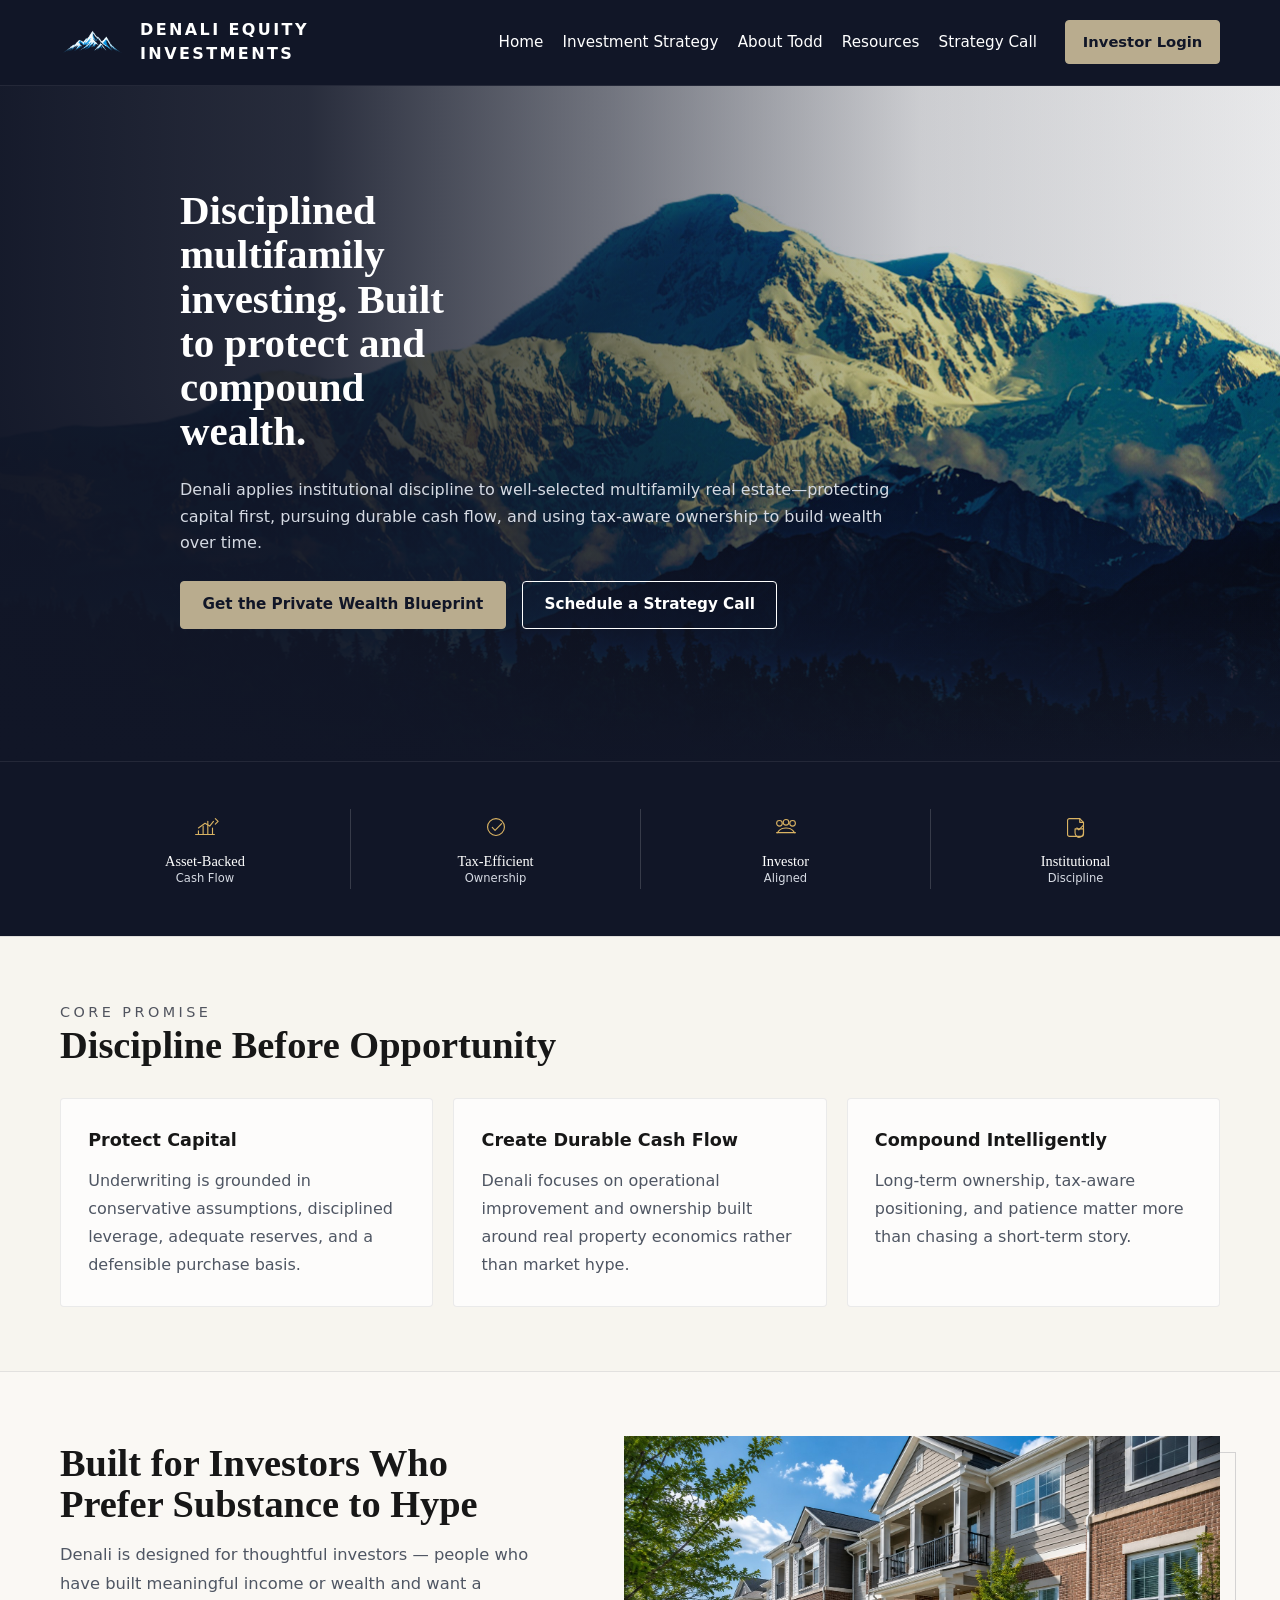
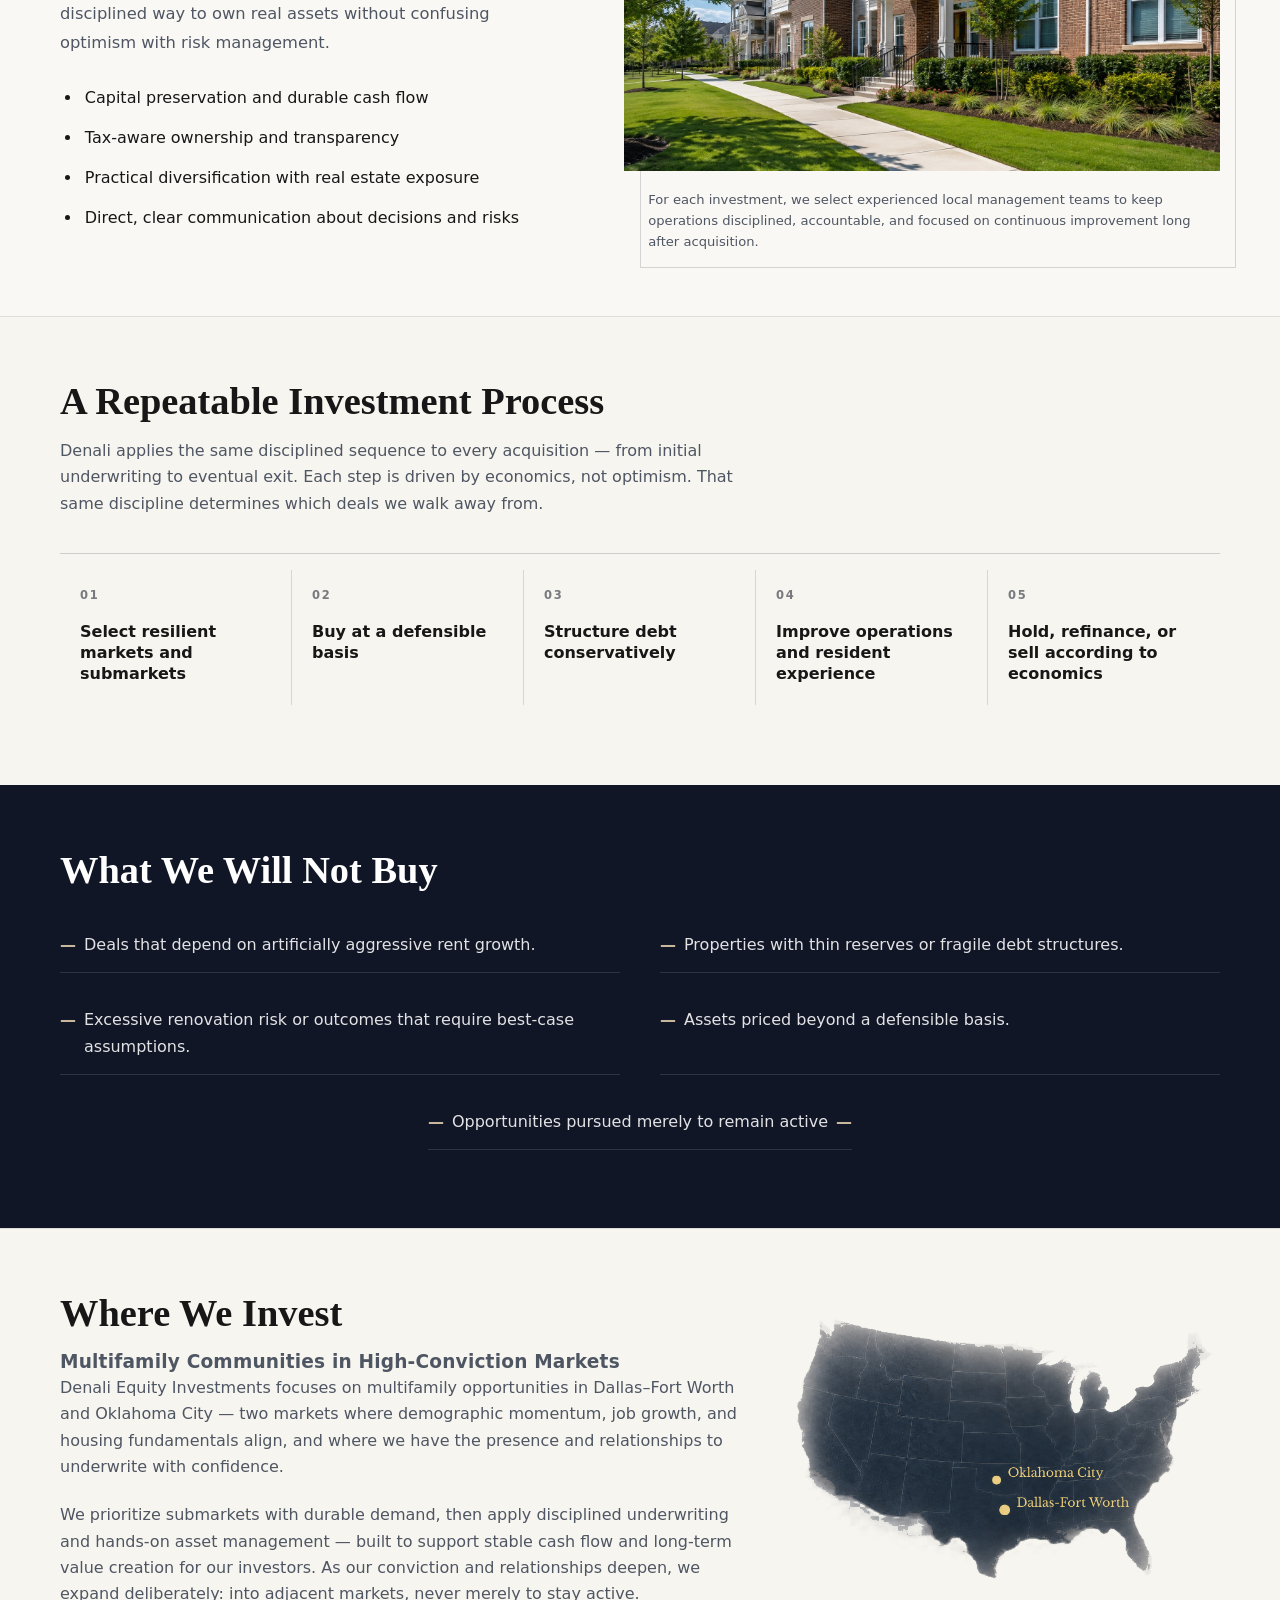
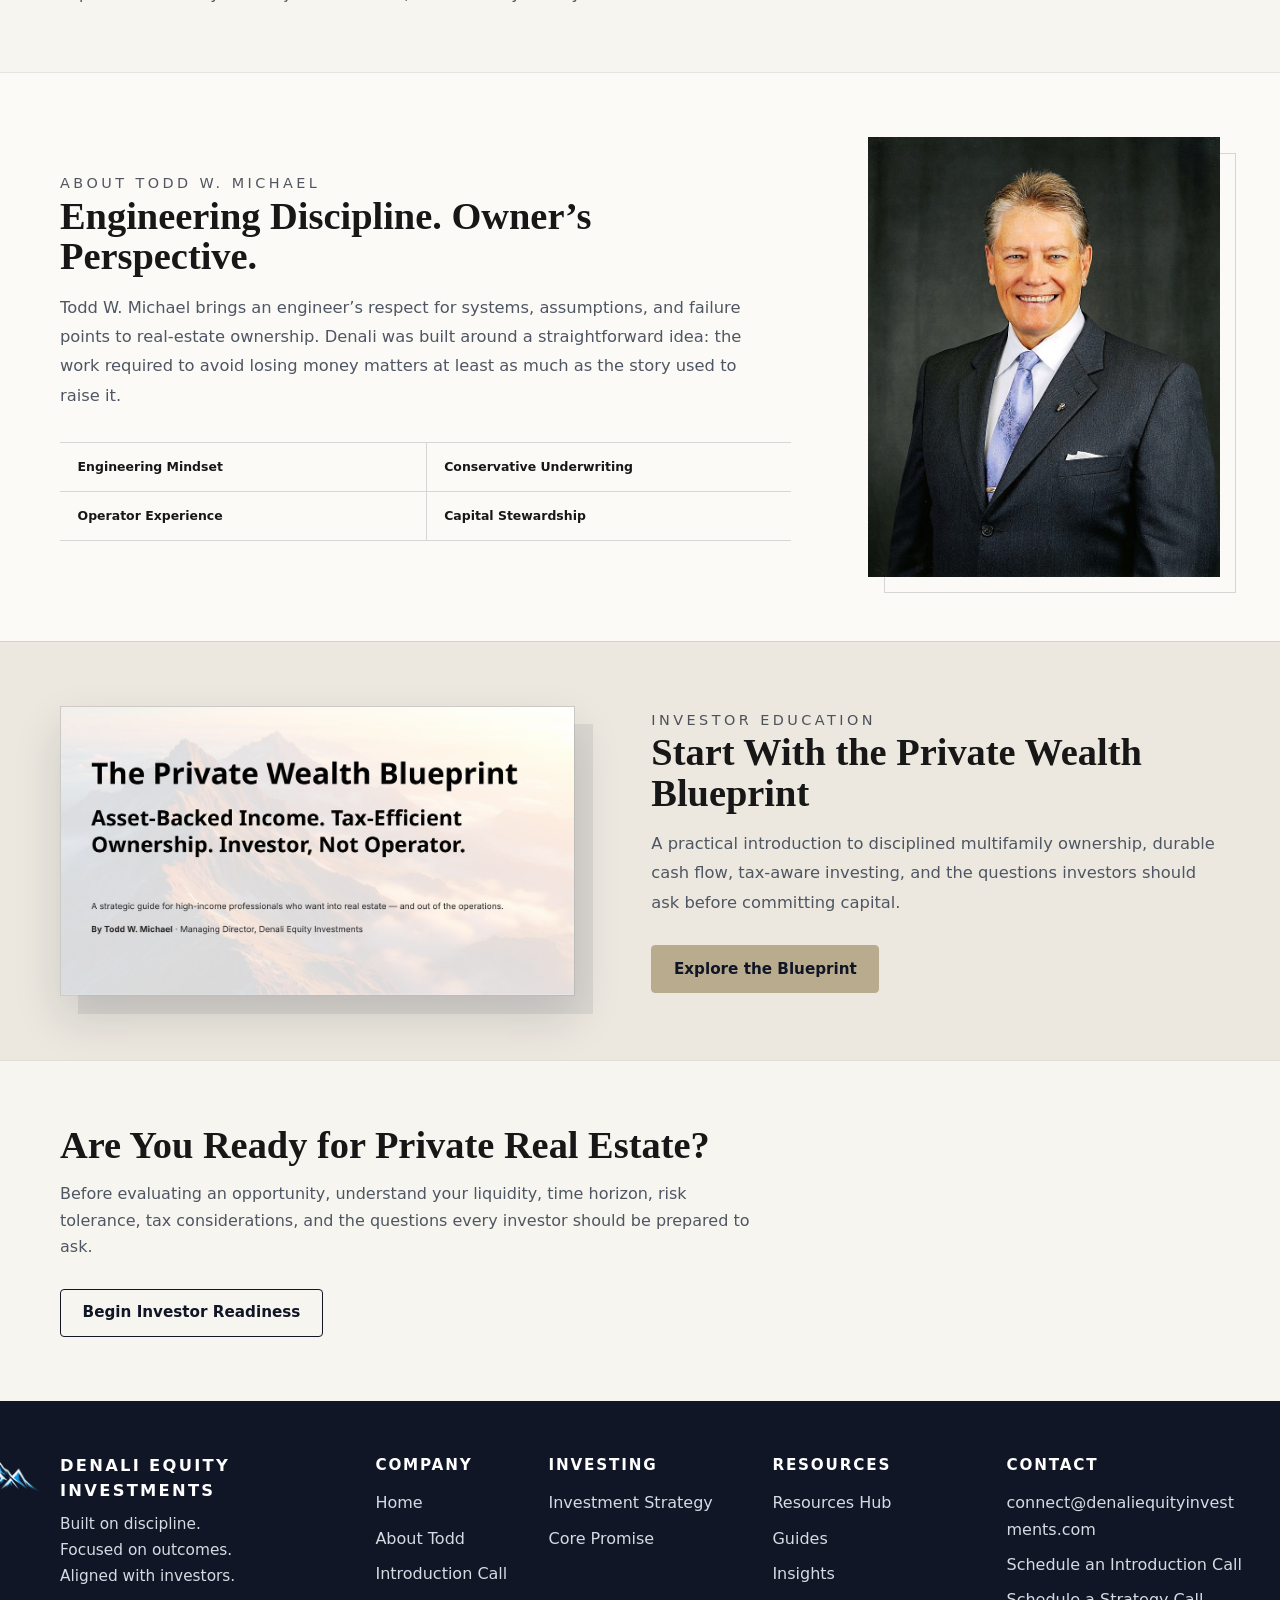
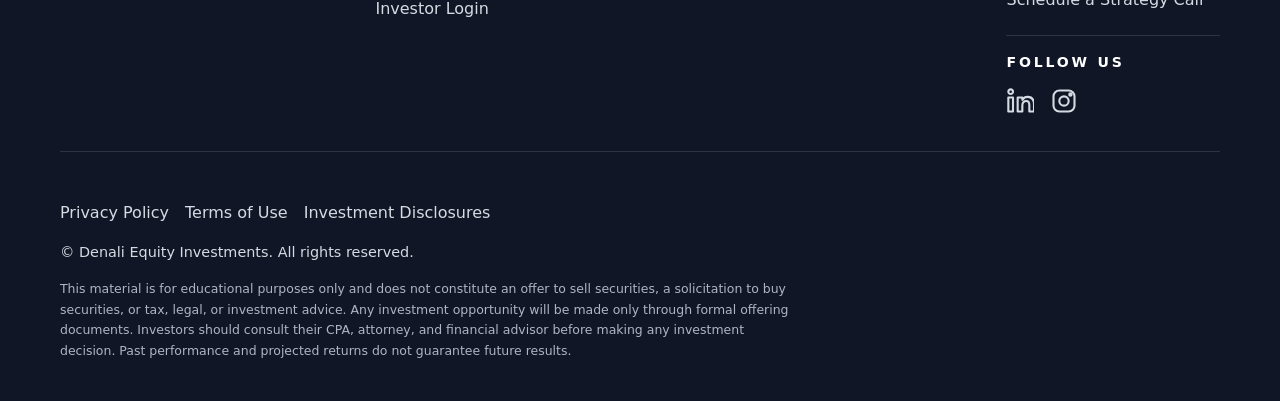
==== commit 14f014a0: "Add Denali public contact email" ====
--- a/index.html
+++ b/index.html
@@ -318,6 +318,7 @@
       <div class="footer-column footer-contact-column">
         <h2>Contact</h2>
         <ul>
+          <li><a class="footer-contact-email" href="mailto:connect@denaliequityinvestments.com">connect@denaliequityinvestments.com</a></li>
           <li><a href="https://unlockmyprivatewealth.com/introduction-call/">Schedule an Introduction Call</a></li>
           <li><a href="https://unlockmyprivatewealth.com/strategy-call/">Schedule a Strategy Call</a></li>
         </ul>
--- a/assets/css/styles.css
+++ b/assets/css/styles.css
@@ -449,6 +449,11 @@
   color: var(--denali-white);
 }
 
+.footer-column a.footer-contact-email {
+  white-space: normal;
+  overflow-wrap: anywhere;
+}
+
 .footer-contact-column {
   display: flex;
   flex-direction: column;
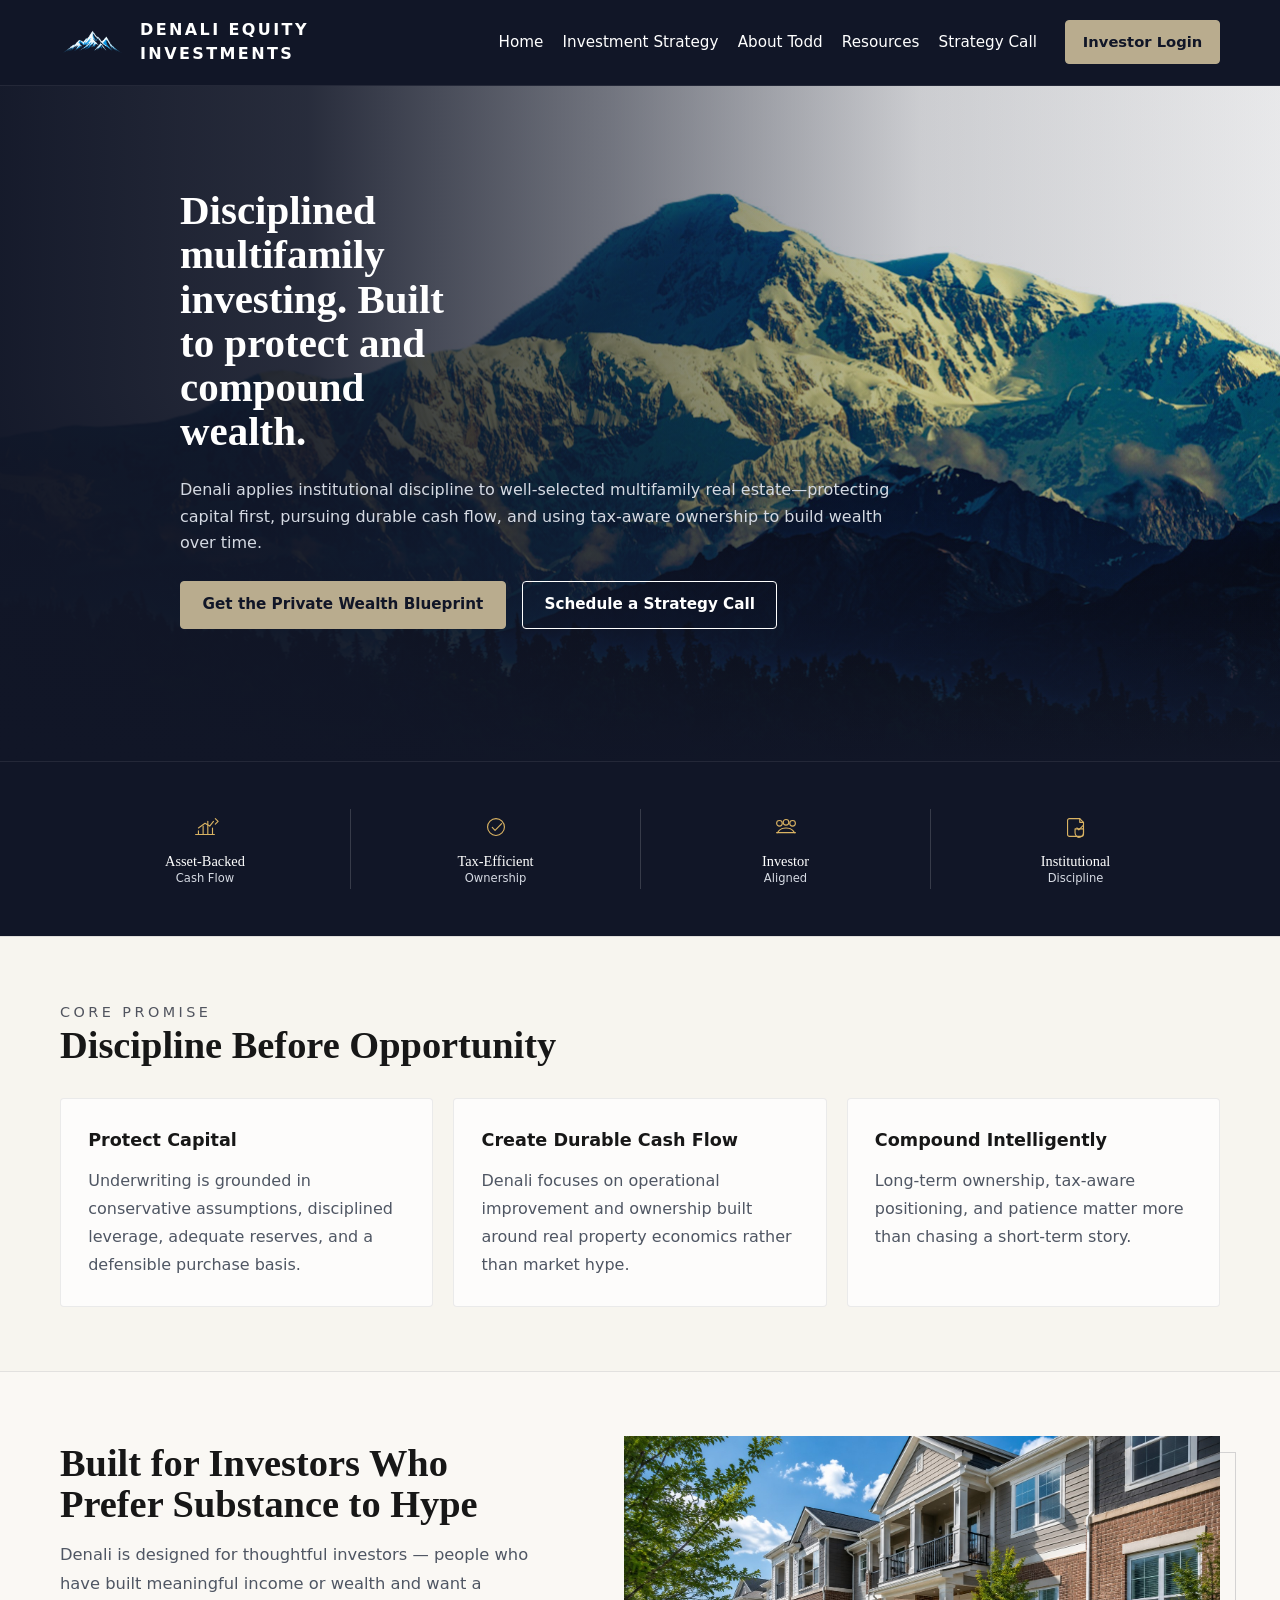
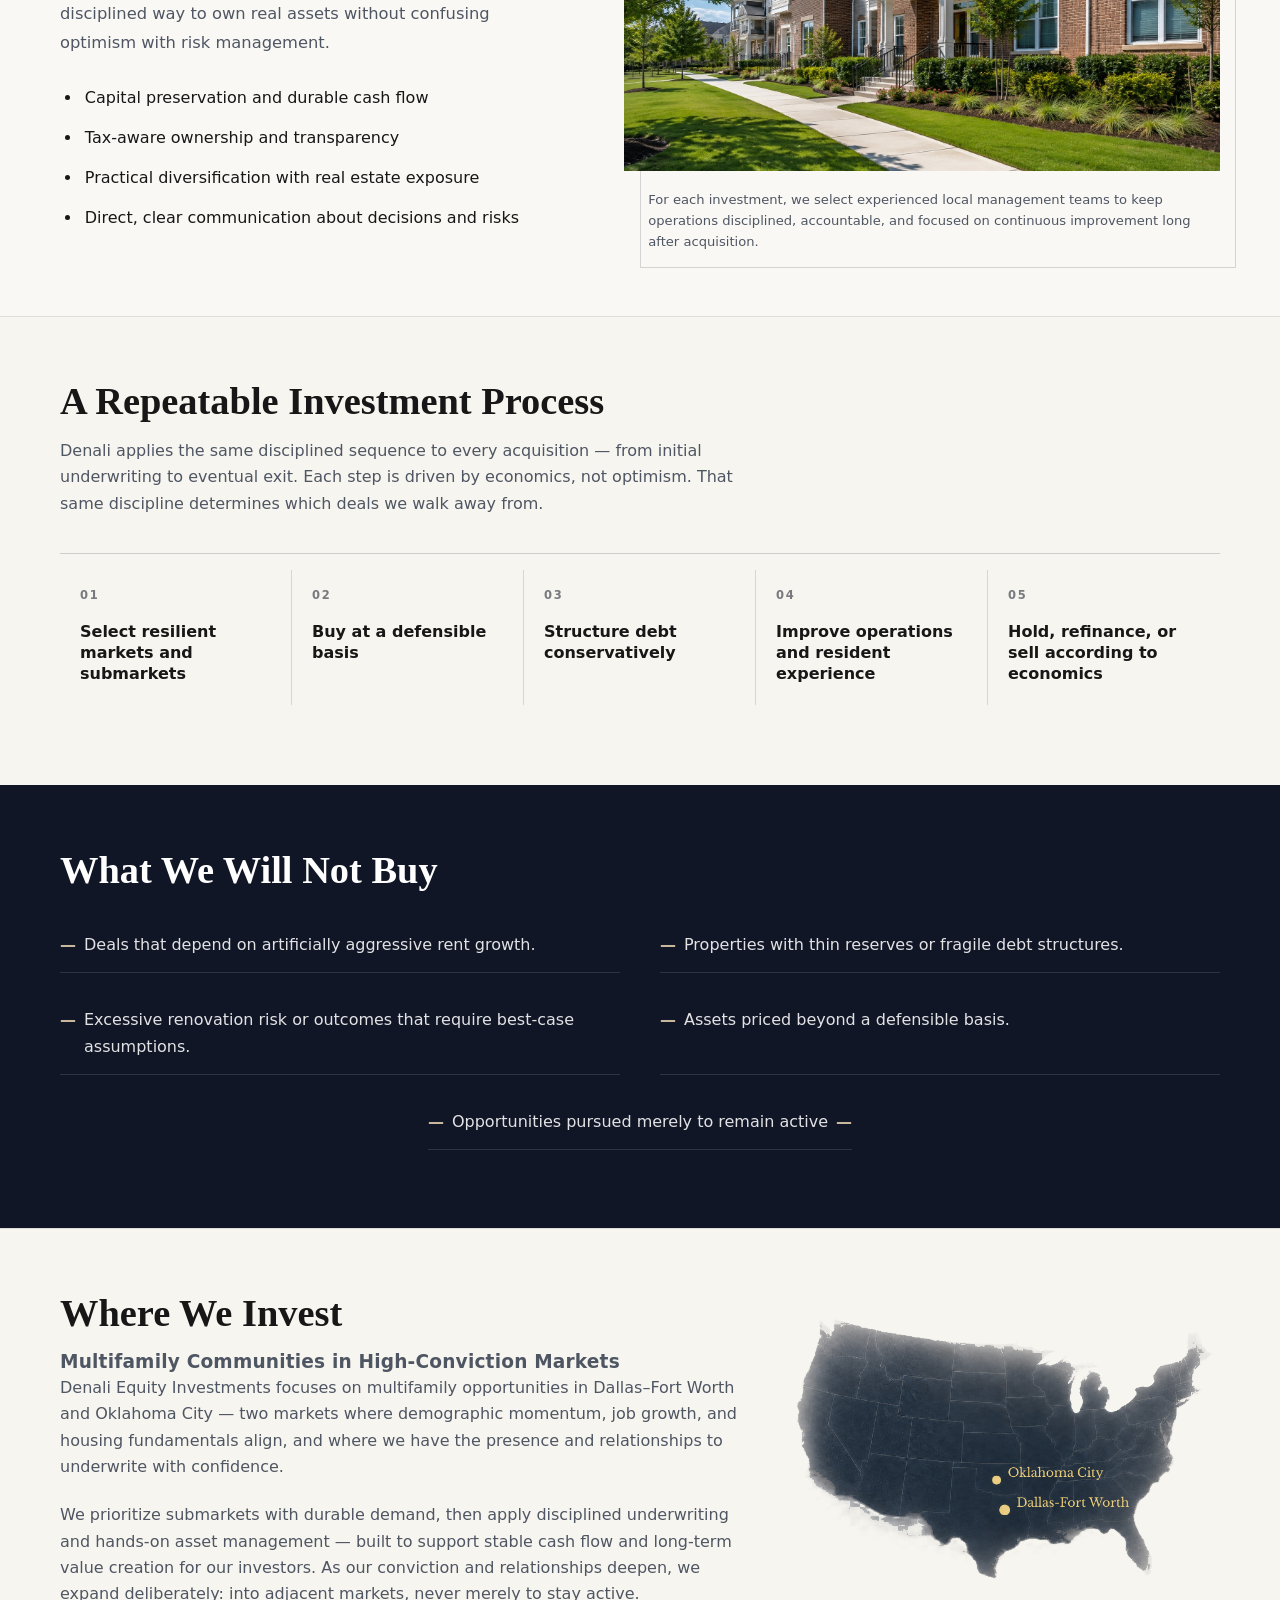
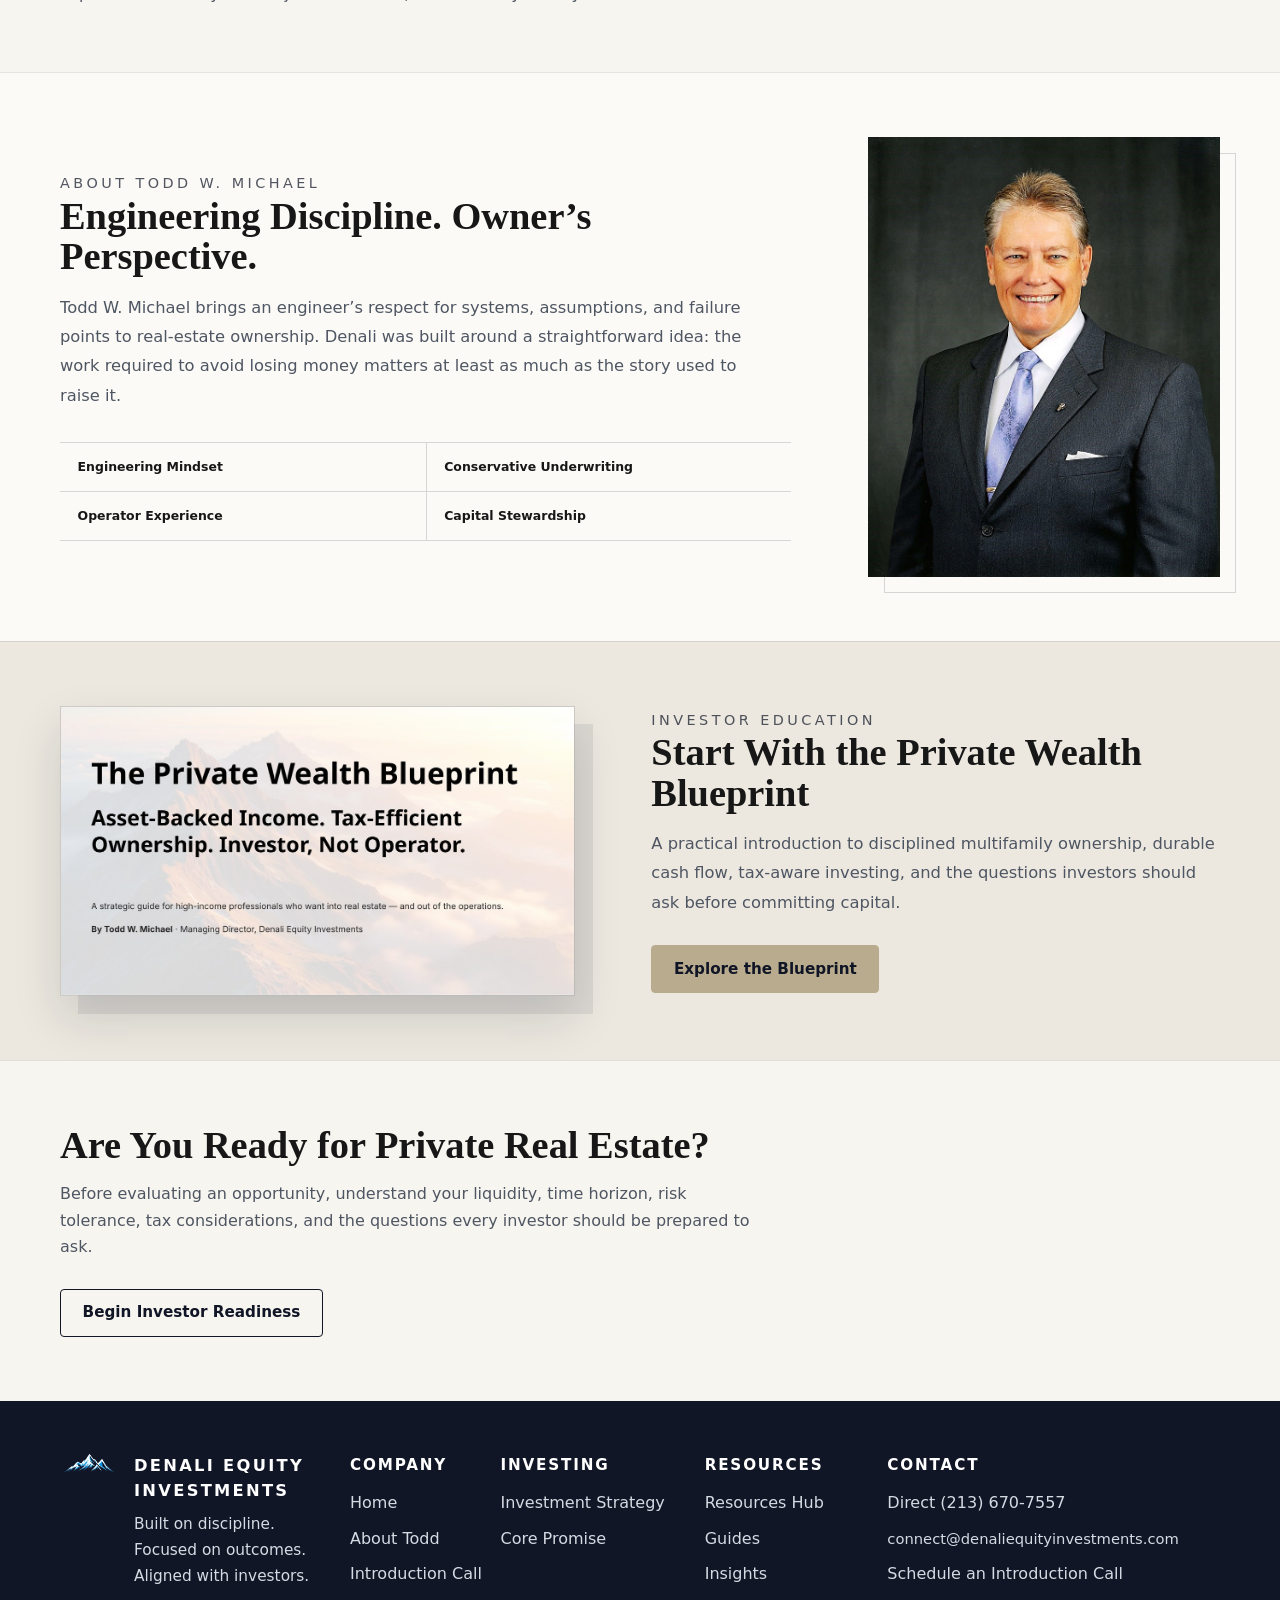
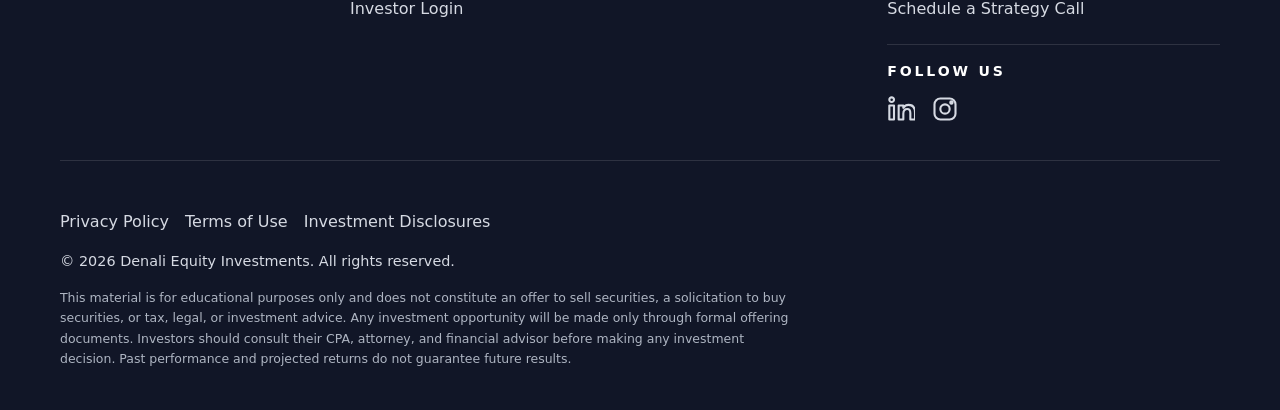
==== commit cc7ce011: "Finish footer: direct line, email layout, copyright" ====
--- a/index.html
+++ b/index.html
@@ -318,6 +318,7 @@
       <div class="footer-column footer-contact-column">
         <h2>Contact</h2>
         <ul>
+          <li class="footer-contact-phone">Direct <a href="tel:+12136707557">(213) 670-7557</a></li>
           <li><a class="footer-contact-email" href="mailto:connect@denaliequityinvestments.com">connect@denaliequityinvestments.com</a></li>
           <li><a href="https://unlockmyprivatewealth.com/introduction-call/">Schedule an Introduction Call</a></li>
           <li><a href="https://unlockmyprivatewealth.com/strategy-call/">Schedule a Strategy Call</a></li>
@@ -374,7 +375,7 @@
       </p>
 
       <p class="footer-copyright">
-        © Denali Equity Investments. All rights reserved.
+        © 2026 Denali Equity Investments. All rights reserved.
       </p>
 
       <p class="legal footer-disclaimer">
--- a/assets/css/styles.css
+++ b/assets/css/styles.css
@@ -3378,3 +3378,59 @@
   font-size: clamp(1.3rem, 2.15vw, 1.72rem);
   line-height: 1.45 !important;
 }
+
+/* Footer contact finish: direct line, readable email, responsive columns. */
+.site-footer .footer-column a.footer-contact-email {
+  font-size: 0.92rem;
+  white-space: normal;
+  overflow-wrap: anywhere;
+  word-break: normal;
+}
+
+.site-footer .footer-contact-phone {
+  white-space: nowrap;
+}
+
+@media (min-width: 1181px) {
+  .site-footer .footer-grid {
+    grid-template-columns:
+      minmax(210px, 1.25fr)
+      minmax(100px, 0.6fr)
+      minmax(150px, 0.85fr)
+      minmax(130px, 0.75fr)
+      minmax(300px, 1.55fr);
+    gap: clamp(1rem, 1.7vw, 2rem);
+  }
+}
+
+@media (min-width: 721px) and (max-width: 1180px) {
+  .site-footer .footer-grid {
+    grid-template-columns: repeat(2, minmax(0, 1fr));
+  }
+  .site-footer .footer-brand {
+    grid-column: 1 / -1;
+  }
+}
+
+/* Keep the mountain inside the viewport when outer margins are narrow. */
+@media (min-width: 721px) and (max-width: 1376px) {
+  .site-footer .footer-brand {
+    position: static;
+    display: flex;
+    gap: 1rem;
+    padding-left: 0;
+  }
+  .site-footer .footer-brand .brand-logo {
+    position: static;
+    transform: none;
+    width: 58px;
+    margin: 0;
+    align-self: flex-start;
+  }
+}
+
+@media (max-width: 720px) {
+  .site-footer .footer-contact-column {
+    grid-column: 1 / -1;
+  }
+}
